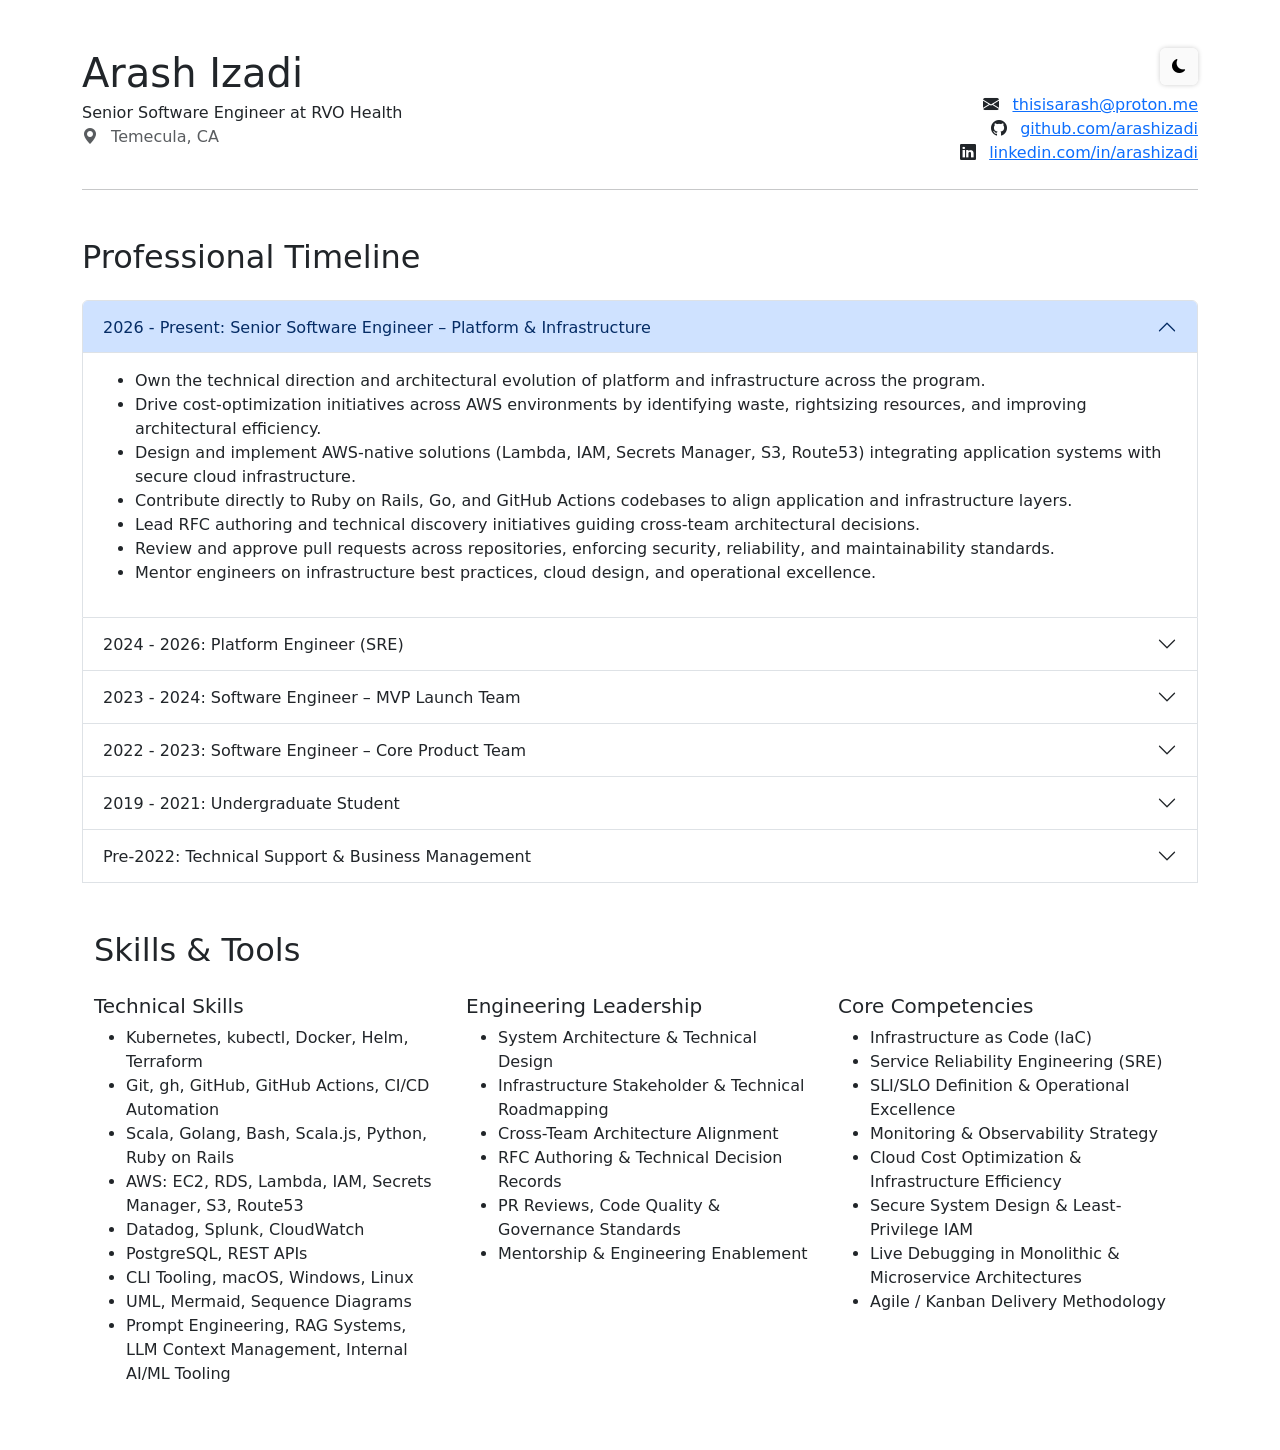
==== index.html @ f00ee103 "Refactor mode toggle button and layout" ====
<!DOCTYPE html>
<html lang="en">

<head>
  <meta charset="UTF-8" />
  <meta name="viewport" content="width=device-width, initial-scale=1" />
  <title>Resume Timeline</title>

  <link rel="stylesheet" href="https://cdn.jsdelivr.net/npm/bootstrap@5.3.8/dist/css/bootstrap.min.css" />
  <link rel="stylesheet" href="https://cdn.jsdelivr.net/npm/bootstrap-icons@1.13.1/font/bootstrap-icons.css">

  <style>
    body.dark-mode {
      background-color: #121212;
      color: #f1f1f1;
    }

    body.dark-mode .accordion-button {
      background-color: #1e1e1e;
      color: #f1f1f1;
    }

    body.dark-mode .accordion-body {
      background-color: #1c1c1c;
      color: #e0e0e0;
    }

    body.dark-mode a {
      color: #9dc9ff;
    }

    body.dark-mode .text-muted {
      color: #cfcfcf !important;
    }

    .mode-toggle {
      display: inline-flex;
      align-items: center;
      justify-content: center;
      padding: 0.5rem 0.75rem;
      border-radius: 0.375rem;
      background-color: rgba(250, 250, 250, 0.85);
      color: #000;
      border: none;
      box-shadow: 0 0 5px rgba(0, 0, 0, 0.2);
      transition: background-color 0.3s ease, color 0.3s ease;
    }

    body.dark-mode .mode-toggle {
      background-color: rgba(70, 70, 70, 0.9);
      color: #fff;
      box-shadow: 0 0 5px rgba(255, 255, 255, 0.2);
    }

    body.dark-mode .accordion-button:not(.collapsed) {
      background-color: #2a2a2a;
      color: #ffffff;
      box-shadow: none;
    }

    body.dark-mode .accordion-item {
      border: 1px solid #333;
    }

    body,
    .accordion-button,
    .accordion-body {
      transition: background-color 0.3s ease, color 0.3s ease;
    }

    /* Keyboard focus visibility */
    .mode-toggle:focus-visible,
    .accordion-button:focus-visible,
    a:focus-visible {
      outline: 3px solid currentColor;
      outline-offset: 3px;
    }

    /* Respect reduced motion preferences */
    @media (prefers-reduced-motion: reduce) {

      body,
      .accordion-button,
      .accordion-body,
      .mode-toggle {
        transition: none !important;
      }

      * {
        scroll-behavior: auto !important;
      }
    }
  </style>
</head>

<body>
  <!-- Personal Info Section -->
  <div class="container my-5">
    <div class="row align-items-center">
      <div class="col-md-6">
        <h1 class="mb-1">Arash Izadi</h1>
        <p class="mb-0">Senior Software Engineer at RVO Health</p>
        <p class="text-muted">
          <i class="bi bi-geo-alt-fill me-2" aria-hidden="true"></i>
          Temecula, CA
        </p>
      </div>

      <div class="col-md-6 text-md-end">
        <!-- Top-right action row: button sits ABOVE the contact list, aligned right -->
        <div class="d-flex justify-content-md-end justify-content-start mb-2">
          <button type="button" class="btn btn-sm btn-outline-secondary mode-toggle" onclick="toggleMode()"
            aria-label="Toggle dark mode" aria-pressed="false">
            <i class="bi bi-moon-fill" aria-hidden="true"></i>
          </button>
        </div>

        <ul class="list-unstyled mb-0">
          <li>
            <i class="bi bi-envelope-fill me-2" aria-hidden="true"></i>
            <a href="mailto:thisisarash@proton.me">thisisarash@proton.me</a>
          </li>

          <li>
            <i class="bi bi-github me-2" aria-hidden="true"></i>
            <a href="https://github.com/arashizadi" target="_blank" rel="noopener noreferrer">
              github.com/arashizadi <span class="visually-hidden">(opens in new tab)</span>
            </a>
          </li>

          <li>
            <i class="bi bi-linkedin me-2" aria-hidden="true"></i>
            <a href="https://linkedin.com/in/arashizadi" target="_blank" rel="noopener noreferrer">
              linkedin.com/in/arashizadi <span class="visually-hidden">(opens in new tab)</span>
            </a>
          </li>
        </ul>
      </div>
    </div>
    <hr class="my-4">
  </div>

  <!-- Professional Timeline Section -->
  <div class="container my-5">
    <h2 class="mb-4">Professional Timeline</h2>

    <div class="accordion" id="timelineAccordion">
      <!-- 2026 - Present Senior SWE -->
      <div class="accordion-item">
        <h3 class="accordion-header" id="headingSenior">
          <button class="accordion-button" type="button" data-bs-toggle="collapse" data-bs-target="#collapseSenior"
            aria-expanded="true" aria-controls="collapseSenior">
            2026 - Present: Senior Software Engineer – Platform & Infrastructure
          </button>
        </h3>
        <div id="collapseSenior" class="accordion-collapse collapse show" aria-labelledby="headingSenior"
          data-bs-parent="#timelineAccordion">
          <div class="accordion-body">
            <ul>
              <li>Own the technical direction and architectural evolution of platform and infrastructure across the program.</li>
              <li>Drive cost-optimization initiatives across AWS environments by identifying waste, rightsizing resources, and improving architectural efficiency.</li>
              <li>Design and implement AWS-native solutions (Lambda, IAM, Secrets Manager, S3, Route53) integrating application systems with secure cloud infrastructure.</li>
              <li>Contribute directly to Ruby on Rails, Go, and GitHub Actions codebases to align application and infrastructure layers.</li>
              <li>Lead RFC authoring and technical discovery initiatives guiding cross-team architectural decisions.</li>
              <li>Review and approve pull requests across repositories, enforcing security, reliability, and maintainability standards.</li>
              <li>Mentor engineers on infrastructure best practices, cloud design, and operational excellence.</li>
            </ul>
          </div>
        </div>
      </div>

      <!-- 2024 - 2026 Platform Engineer -->
      <div class="accordion-item">
        <h3 class="accordion-header" id="headingSRE">
          <button class="accordion-button collapsed" type="button" data-bs-toggle="collapse"
            data-bs-target="#collapseSRE" aria-expanded="false" aria-controls="collapseSRE">
            2024 - 2026: Platform Engineer (SRE)
          </button>
        </h3>
        <div id="collapseSRE" class="accordion-collapse collapse" aria-labelledby="headingSRE"
          data-bs-parent="#timelineAccordion">
          <div class="accordion-body">
            <ul>
              <li>Improved Kubernetes infrastructure reliability by identifying risks and implementing long-term mitigations.</li>
              <li>Served as infrastructure stakeholder, influenced story breakdown, estimation, and delivery standards across engineering teams.</li>
              <li>Modernized legacy applications through containerization and standardized Helm-based deployments.</li>
              <li>Streamlined CI/CD pipelines using GitHub Actions, ArgoCD, and custom Go tooling.</li>
              <li>Maintained AWS infrastructure using Terraform and Infrastructure as Code practices.</li>
              <li>Built observability systems integrating Datadog and CloudWatch for full-stack monitoring.</li>
              <li>Acted as GitHub administrator, improving repository governance and enforcing security guardrails.</li>
            </ul>
          </div>
        </div>
      </div>

      <!-- 2023 - 2024 SWE -->
      <div class="accordion-item">
        <h3 class="accordion-header" id="headingTwo">
          <button class="accordion-button collapsed" type="button" data-bs-toggle="collapse"
            data-bs-target="#collapseTwo" aria-expanded="false" aria-controls="collapseTwo">
            2023 - 2024: Software Engineer – MVP Launch Team
          </button>
        </h3>
        <div id="collapseTwo" class="accordion-collapse collapse" aria-labelledby="headingTwo"
          data-bs-parent="#timelineAccordion">
          <div class="accordion-body">
            <ul>
              <li>Led critical development of a new MVP initiative under NDA, meeting tight deadlines by architecting scalable components in Scala.</li>
              <li>Created system diagrams and technical flowcharts to align engineers and stakeholders around complex feature sets.</li>
              <li>Modernized legacy systems by refactoring core logic and bridging integrations with current platforms.</li>
              <li>Supported production readiness through regular code reviews, on-call participation, and timely hotfix delivery.</li>
              <li>Maintained high code quality by enforcing documentation, automated tests, and peer-reviewed contributions.</li>
            </ul>
          </div>
        </div>
      </div>

      <!-- 2022 - 2023 SWE -->
      <div class="accordion-item">
        <h3 class="accordion-header" id="headingThree">
          <button class="accordion-button collapsed" type="button" data-bs-toggle="collapse"
            data-bs-target="#collapseThree" aria-expanded="false" aria-controls="collapseThree">
            2022 - 2023: Software Engineer – Core Product Team
          </button>
        </h3>
        <div id="collapseThree" class="accordion-collapse collapse" aria-labelledby="headingThree"
          data-bs-parent="#timelineAccordion">
          <div class="accordion-body">
            <ul>
              <li>Built secure, compliant microservices in Scala to support healthcare workflows in a regulated environment.</li>
              <li>Developed and maintained RESTful APIs integrated with PostgreSQL for data consistency and reliability.</li>
              <li>Used Splunk and Datadog to diagnose issues, optimize services, and ensure operational transparency.</li>
              <li>Worked on a 24/7 live production system supporting state government clients, ensuring high availability and compliance through monitoring, on-call support, and incident response.</li>
              <li>Improved software maintainability by writing robust unit tests and documenting legacy behavior for continuity.</li>
            </ul>
          </div>
        </div>
      </div>

      <!-- 2019 - 2021 Undergraduate Student -->
      <div class="accordion-item">
        <h3 class="accordion-header" id="headingFour">
          <button class="accordion-button collapsed" type="button" data-bs-toggle="collapse"
            data-bs-target="#collapseFour" aria-expanded="false" aria-controls="collapseFour">
            2019 - 2021: Undergraduate Student
          </button>
        </h3>
        <div id="collapseFour" class="accordion-collapse collapse" aria-labelledby="headingFour"
          data-bs-parent="#timelineAccordion">
          <div class="accordion-body">
            <ul>
              <li>Developed interactive game prototypes using Unity and C# to explore real-time user feedback and game mechanics.</li>
              <li>Built experimental HCI projects using Arduino, P5.js, and Processing to combine physical interfaces with digital interaction.</li>
              <li>Explored creative coding and media art by integrating MAX/MSP with sound, visuals, and user input.</li>
            </ul>
          </div>
        </div>
      </div>

      <!-- Pre-2022 -->
      <div class="accordion-item">
        <h3 class="accordion-header" id="headingFive">
          <button class="accordion-button collapsed" type="button" data-bs-toggle="collapse"
            data-bs-target="#collapseFive" aria-expanded="false" aria-controls="collapseFive">
            Pre-2022: Technical Support & Business Management
          </button>
        </h3>
        <div id="collapseFive" class="accordion-collapse collapse" aria-labelledby="headingFive"
          data-bs-parent="#timelineAccordion">
          <div class="accordion-body">
            <ul>
              <li>Provided desktop support and A/V troubleshooting in educational settings, including setup, diagnostics, and user support.</li>
              <li>Launched and managed 10+ business initiatives by conducting research, hiring staff, and scaling user growth across global markets.</li>
              <li>Brought 10+ years of customer service experience across industries, with strong problem-solving skills.</li>
            </ul>
          </div>
        </div>
      </div>

      <!-- Skills Section -->
      <div class="container my-5">
        <h2 class="mb-4">Skills & Tools</h2>
        <div class="row">

          <div class="col-md-4">
            <h3 class="h5">Technical Skills</h3>
            <ul>
              <li>Kubernetes, kubectl, Docker, Helm, Terraform</li>
              <li>Git, gh, GitHub, GitHub Actions, CI/CD Automation</li>
              <li>Scala, Golang, Bash, Scala.js, Python, Ruby on Rails</li>
              <li>AWS: EC2, RDS, Lambda, IAM, Secrets Manager, S3, Route53</li>
              <li>Datadog, Splunk, CloudWatch</li>
              <li>PostgreSQL, REST APIs</li>
              <li>CLI Tooling, macOS, Windows, Linux</li>
              <li>UML, Mermaid, Sequence Diagrams</li>
              <li>Prompt Engineering, RAG Systems, LLM Context Management, Internal AI/ML Tooling</li>
            </ul>
          </div>

          <div class="col-md-4">
            <h3 class="h5">Engineering Leadership</h3>
            <ul>
              <li>System Architecture & Technical Design</li>
              <li>Infrastructure Stakeholder & Technical Roadmapping</li>
              <li>Cross-Team Architecture Alignment</li>
              <li>RFC Authoring & Technical Decision Records</li>
              <li>PR Reviews, Code Quality & Governance Standards</li>
              <li>Mentorship & Engineering Enablement</li>
            </ul>
          </div>

          <div class="col-md-4">
            <h3 class="h5">Core Competencies</h3>
            <ul>
              <li>Infrastructure as Code (IaC)</li>
              <li>Service Reliability Engineering (SRE)</li>
              <li>SLI/SLO Definition & Operational Excellence</li>
              <li>Monitoring & Observability Strategy</li>
              <li>Cloud Cost Optimization & Infrastructure Efficiency</li>
              <li>Secure System Design & Least-Privilege IAM</li>
              <li>Live Debugging in Monolithic & Microservice Architectures</li>
              <li>Agile / Kanban Delivery Methodology</li>
            </ul>
          </div>

        </div>
      </div>

    </div>
  </div>

  <script src="https://cdn.jsdelivr.net/npm/bootstrap@5.3.8/dist/js/bootstrap.bundle.min.js"></script>
  <script>
    (function () { // Apply theme on load
      const saved = localStorage.getItem('theme');
      const prefersDark = window.matchMedia('(prefers-color-scheme: dark)').matches;

      const shouldBeDark = (saved === 'dark') || (!saved && prefersDark);
      if (shouldBeDark) {
        document.body.classList.add('dark-mode');
      }

      updateIcon(shouldBeDark);
      const btn = document.querySelector('.mode-toggle');
      if (btn) btn.setAttribute('aria-pressed', String(shouldBeDark));
    })();

    function toggleMode() {
      const isDark = document.body.classList.toggle('dark-mode');
      localStorage.setItem('theme', isDark ? 'dark' : 'light');
      updateIcon(isDark);

      const btn = document.querySelector('.mode-toggle');
      if (btn) btn.setAttribute('aria-pressed', String(isDark));
    }

    function updateIcon(isDark) {
      const icon = document.querySelector('.mode-toggle i');
      if (!icon) return;
      icon.classList.toggle('bi-moon-fill', !isDark);
      icon.classList.toggle('bi-sun-fill', isDark);
    }
  </script>

</body>

</html>
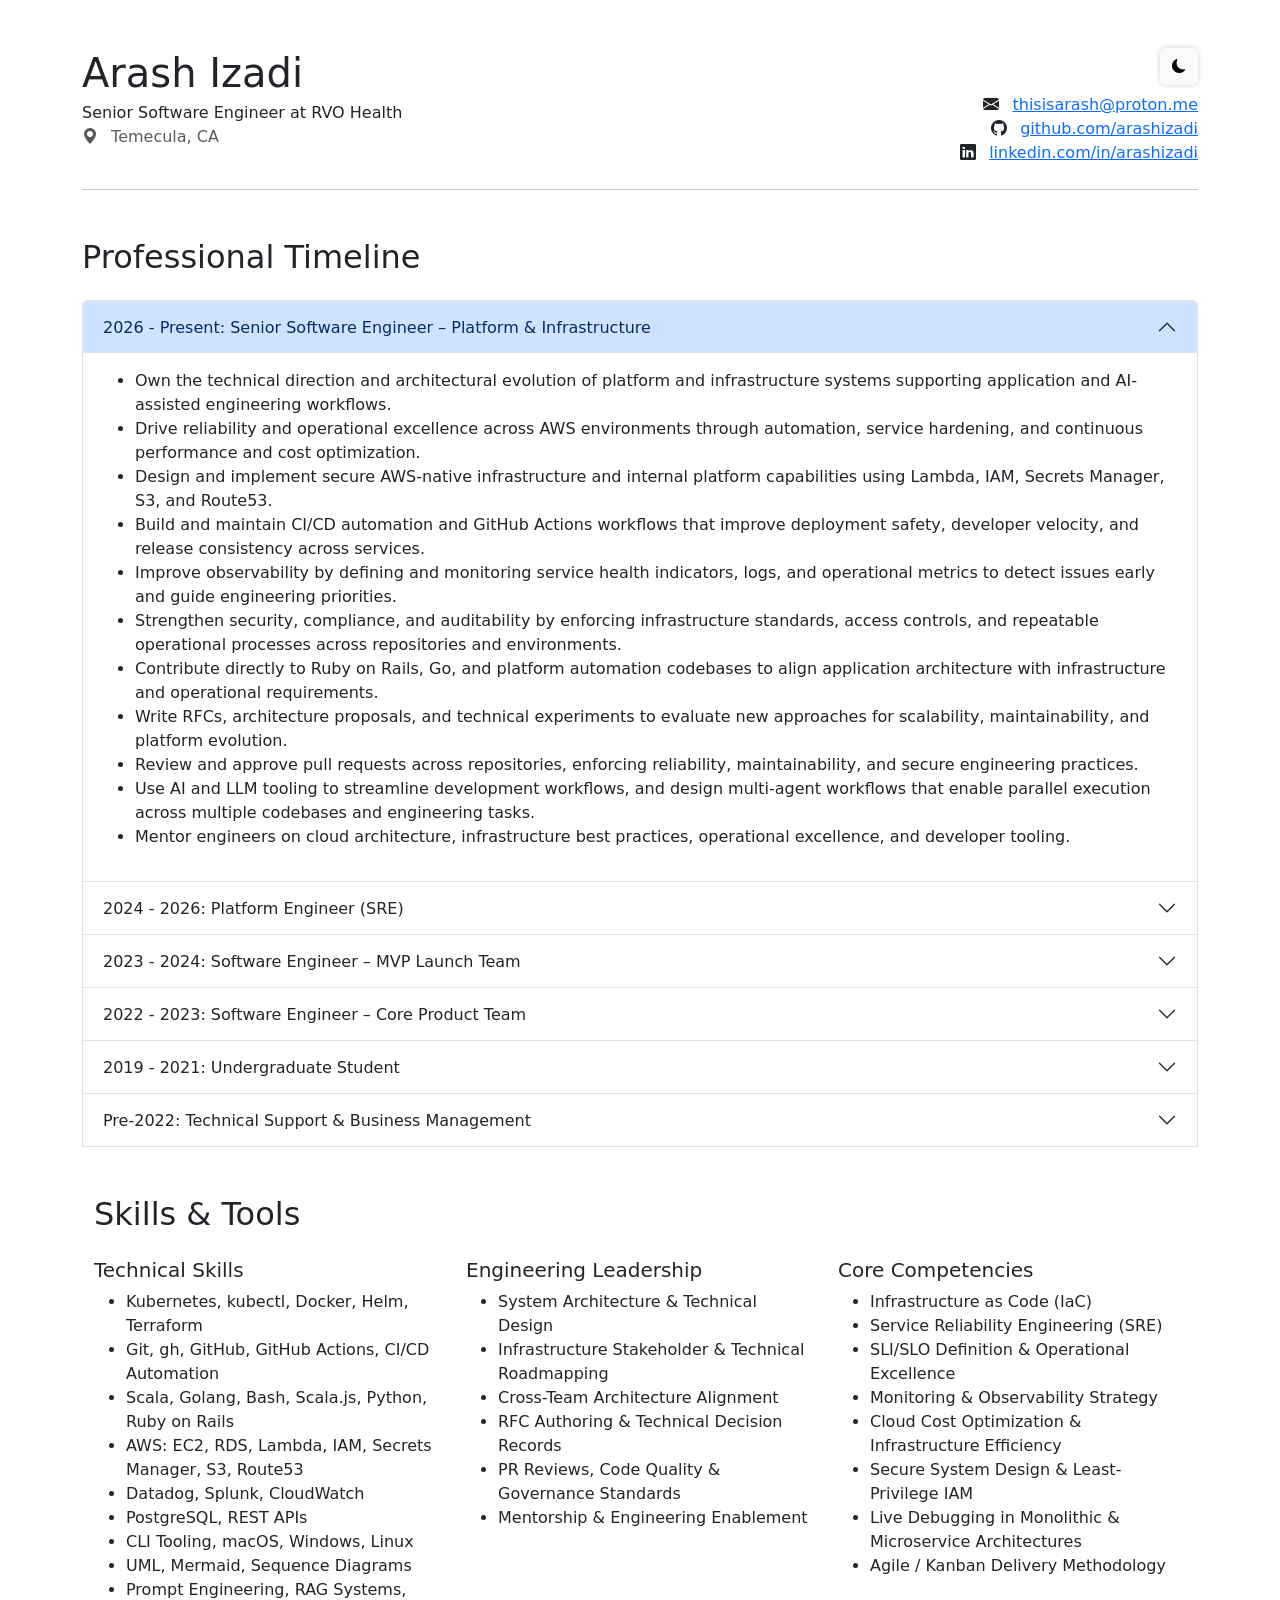
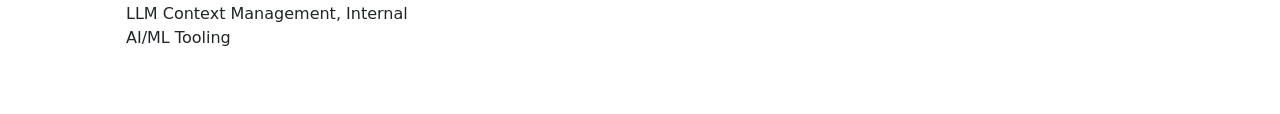
==== commit 9e5af24a: "Update resume" ====
--- a/index.html
+++ b/index.html
@@ -157,13 +157,17 @@
           data-bs-parent="#timelineAccordion">
           <div class="accordion-body">
             <ul>
-              <li>Own the technical direction and architectural evolution of platform and infrastructure across the program.</li>
-              <li>Drive cost-optimization initiatives across AWS environments by identifying waste, rightsizing resources, and improving architectural efficiency.</li>
-              <li>Design and implement AWS-native solutions (Lambda, IAM, Secrets Manager, S3, Route53) integrating application systems with secure cloud infrastructure.</li>
-              <li>Contribute directly to Ruby on Rails, Go, and GitHub Actions codebases to align application and infrastructure layers.</li>
-              <li>Lead RFC authoring and technical discovery initiatives guiding cross-team architectural decisions.</li>
-              <li>Review and approve pull requests across repositories, enforcing security, reliability, and maintainability standards.</li>
-              <li>Mentor engineers on infrastructure best practices, cloud design, and operational excellence.</li>
+              <li>Own the technical direction and architectural evolution of platform and infrastructure systems supporting application and AI-assisted engineering workflows.</li>
+              <li>Drive reliability and operational excellence across AWS environments through automation, service hardening, and continuous performance and cost optimization.</li>
+              <li>Design and implement secure AWS-native infrastructure and internal platform capabilities using Lambda, IAM, Secrets Manager, S3, and Route53.</li>
+              <li>Build and maintain CI/CD automation and GitHub Actions workflows that improve deployment safety, developer velocity, and release consistency across services.</li>
+              <li>Improve observability by defining and monitoring service health indicators, logs, and operational metrics to detect issues early and guide engineering priorities.</li>
+              <li>Strengthen security, compliance, and auditability by enforcing infrastructure standards, access controls, and repeatable operational processes across repositories and environments.</li>
+              <li>Contribute directly to Ruby on Rails, Go, and platform automation codebases to align application architecture with infrastructure and operational requirements.</li>
+              <li>Write RFCs, architecture proposals, and technical experiments to evaluate new approaches for scalability, maintainability, and platform evolution.</li>
+              <li>Review and approve pull requests across repositories, enforcing reliability, maintainability, and secure engineering practices.</li>
+              <li>Use AI and LLM tooling to streamline development workflows, and design multi-agent workflows that enable parallel execution across multiple codebases and engineering tasks.</li>
+              <li>Mentor engineers on cloud architecture, infrastructure best practices, operational excellence, and developer tooling.</li>
             </ul>
           </div>
         </div>
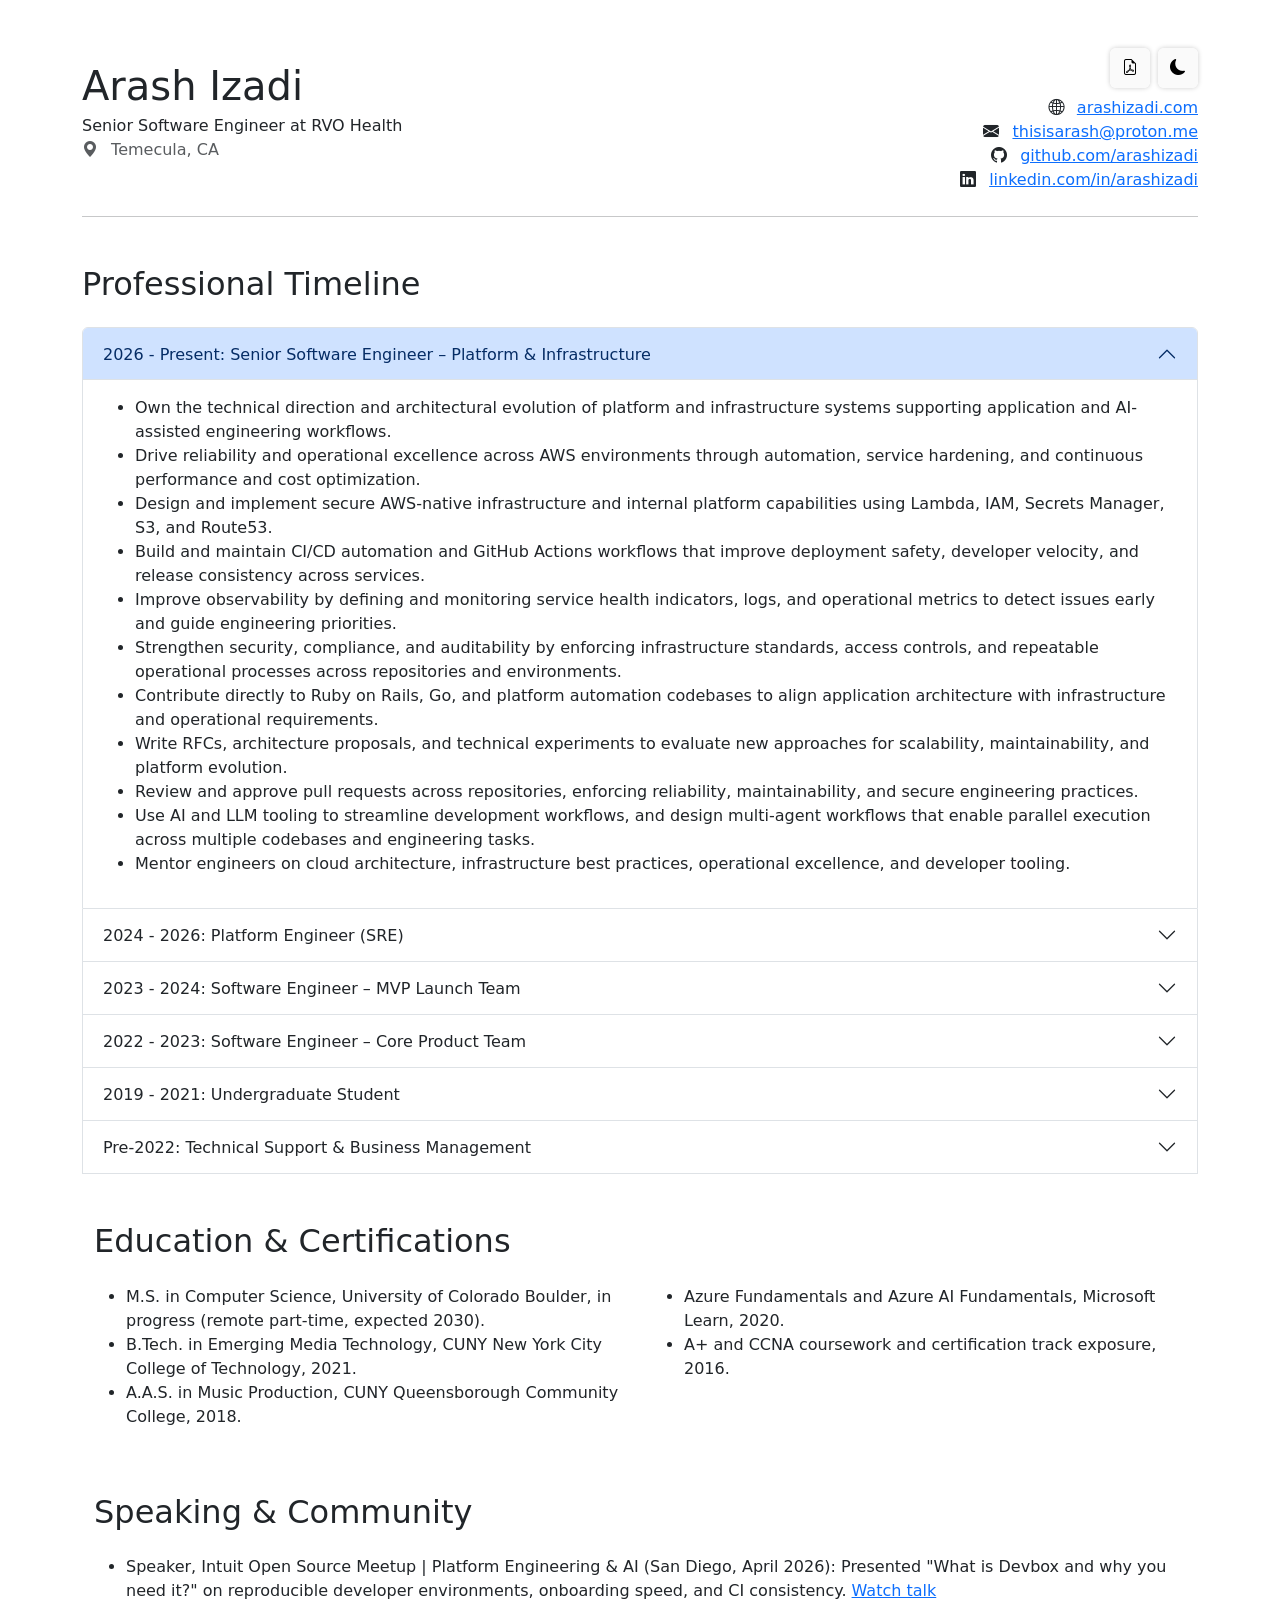
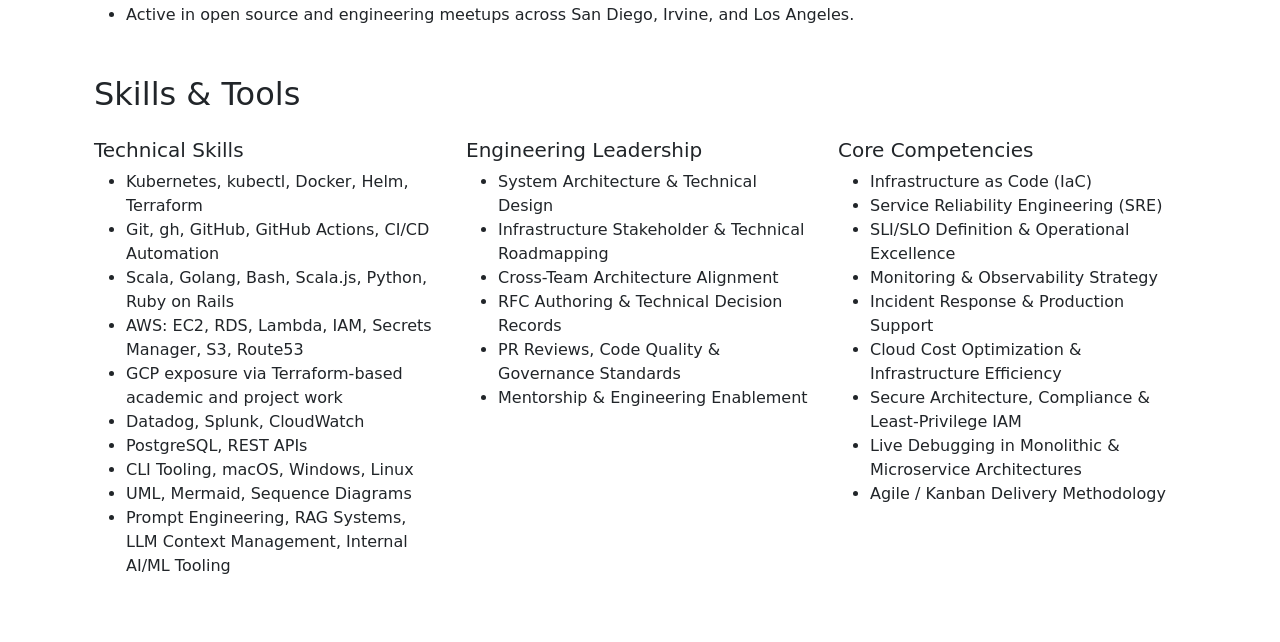
==== commit eeb51094: "added Download PDF resume button, added Community section" ====
--- a/index.html
+++ b/index.html
@@ -33,11 +33,13 @@
       color: #cfcfcf !important;
     }
 
-    .mode-toggle {
+    .header-icon-button {
       display: inline-flex;
       align-items: center;
       justify-content: center;
-      padding: 0.5rem 0.75rem;
+      width: 2.5rem;
+      height: 2.5rem;
+      padding: 0;
       border-radius: 0.375rem;
       background-color: rgba(250, 250, 250, 0.85);
       color: #000;
@@ -46,7 +48,11 @@
       transition: background-color 0.3s ease, color 0.3s ease;
     }
 
-    body.dark-mode .mode-toggle {
+    .header-icon-button i {
+      font-size: 1rem;
+    }
+
+    body.dark-mode .header-icon-button {
       background-color: rgba(70, 70, 70, 0.9);
       color: #fff;
       box-shadow: 0 0 5px rgba(255, 255, 255, 0.2);
@@ -58,6 +64,29 @@
       box-shadow: none;
     }
 
+    .header-actions {
+      display: flex;
+      gap: 0.5rem;
+      align-items: center;
+      justify-content: flex-start;
+      flex-wrap: wrap;
+    }
+
+    @media (min-width: 768px) {
+      .header-actions {
+        justify-content: flex-end;
+      }
+    }
+
+    .pdf-print-frame {
+      position: fixed;
+      width: 0;
+      height: 0;
+      border: 0;
+      visibility: hidden;
+      pointer-events: none;
+    }
+
     body.dark-mode .accordion-item {
       border: 1px solid #333;
     }
@@ -69,7 +98,7 @@
     }
 
     /* Keyboard focus visibility */
-    .mode-toggle:focus-visible,
+    .header-icon-button:focus-visible,
     .accordion-button:focus-visible,
     a:focus-visible {
       outline: 3px solid currentColor;
@@ -82,7 +111,7 @@
       body,
       .accordion-button,
       .accordion-body,
-      .mode-toggle {
+      .header-icon-button {
         transition: none !important;
       }
 
@@ -108,14 +137,27 @@
 
       <div class="col-md-6 text-md-end">
         <!-- Top-right action row: button sits ABOVE the contact list, aligned right -->
-        <div class="d-flex justify-content-md-end justify-content-start mb-2">
-          <button type="button" class="btn btn-sm btn-outline-secondary mode-toggle" onclick="toggleMode()"
-            aria-label="Toggle dark mode" aria-pressed="false">
+        <div class="header-actions mb-2">
+          <button type="button" class="btn btn-sm header-icon-button" onclick="downloadResumePdf()"
+            aria-label="Download one-page PDF resume" title="Download one-page PDF resume">
+            <i class="bi bi-file-earmark-pdf" aria-hidden="true"></i>
+            <span class="visually-hidden">Download one-page PDF resume</span>
+          </button>
+          <button type="button" class="btn btn-sm header-icon-button" onclick="toggleMode()" data-theme-toggle
+            aria-label="Toggle dark mode" title="Toggle dark mode" aria-pressed="false">
             <i class="bi bi-moon-fill" aria-hidden="true"></i>
+            <span class="visually-hidden">Toggle dark mode</span>
           </button>
         </div>
 
         <ul class="list-unstyled mb-0">
+          <li>
+            <i class="bi bi-globe2 me-2" aria-hidden="true"></i>
+            <a href="https://arashizadi.com" target="_blank" rel="noopener noreferrer">
+              arashizadi.com <span class="visually-hidden">(opens in new tab)</span>
+            </a>
+          </li>
+
           <li>
             <i class="bi bi-envelope-fill me-2" aria-hidden="true"></i>
             <a href="mailto:thisisarash@proton.me">thisisarash@proton.me</a>
@@ -281,6 +323,41 @@
         </div>
       </div>
 
+      <div class="container my-5">
+        <h2 class="mb-4">Education & Certifications</h2>
+        <div class="row">
+          <div class="col-md-6">
+            <ul>
+              <li>M.S. in Computer Science, University of Colorado Boulder, in progress (remote part-time, expected 2030).</li>
+              <li>B.Tech. in Emerging Media Technology, CUNY New York City College of Technology, 2021.</li>
+              <li>A.A.S. in Music Production, CUNY Queensborough Community College, 2018.</li>
+            </ul>
+          </div>
+
+          <div class="col-md-6">
+            <ul>
+              <li>Azure Fundamentals and Azure AI Fundamentals, Microsoft Learn, 2020.</li>
+              <li>A+ and CCNA coursework and certification track exposure, 2016.</li>
+            </ul>
+          </div>
+        </div>
+      </div>
+
+      <div class="container my-5">
+        <h2 class="mb-4">Speaking & Community</h2>
+        <ul>
+          <li>
+            Speaker, Intuit Open Source Meetup | Platform Engineering & AI (San Diego, April 2026):
+            Presented "What is Devbox and why you need it?" on reproducible developer environments, onboarding speed,
+            and CI consistency.
+            <a href="https://vimeo.com/1187943347?fl=pl&fe=sh#t=35m40s" target="_blank" rel="noopener noreferrer">
+              Watch talk <span class="visually-hidden">(opens in new tab)</span>
+            </a>
+          </li>
+          <li>Active in open source and engineering meetups across San Diego, Irvine, and Los Angeles.</li>
+        </ul>
+      </div>
+
       <!-- Skills Section -->
       <div class="container my-5">
         <h2 class="mb-4">Skills & Tools</h2>
@@ -293,6 +370,7 @@
               <li>Git, gh, GitHub, GitHub Actions, CI/CD Automation</li>
               <li>Scala, Golang, Bash, Scala.js, Python, Ruby on Rails</li>
               <li>AWS: EC2, RDS, Lambda, IAM, Secrets Manager, S3, Route53</li>
+              <li>GCP exposure via Terraform-based academic and project work</li>
               <li>Datadog, Splunk, CloudWatch</li>
               <li>PostgreSQL, REST APIs</li>
               <li>CLI Tooling, macOS, Windows, Linux</li>
@@ -320,8 +398,9 @@
               <li>Service Reliability Engineering (SRE)</li>
               <li>SLI/SLO Definition & Operational Excellence</li>
               <li>Monitoring & Observability Strategy</li>
+              <li>Incident Response & Production Support</li>
               <li>Cloud Cost Optimization & Infrastructure Efficiency</li>
-              <li>Secure System Design & Least-Privilege IAM</li>
+              <li>Secure Architecture, Compliance & Least-Privilege IAM</li>
               <li>Live Debugging in Monolithic & Microservice Architectures</li>
               <li>Agile / Kanban Delivery Methodology</li>
             </ul>
@@ -345,7 +424,7 @@
       }
 
       updateIcon(shouldBeDark);
-      const btn = document.querySelector('.mode-toggle');
+      const btn = document.querySelector('[data-theme-toggle]');
       if (btn) btn.setAttribute('aria-pressed', String(shouldBeDark));
     })();
 
@@ -354,16 +433,363 @@
       localStorage.setItem('theme', isDark ? 'dark' : 'light');
       updateIcon(isDark);
 
-      const btn = document.querySelector('.mode-toggle');
+      const btn = document.querySelector('[data-theme-toggle]');
       if (btn) btn.setAttribute('aria-pressed', String(isDark));
     }
 
     function updateIcon(isDark) {
-      const icon = document.querySelector('.mode-toggle i');
+      const icon = document.querySelector('[data-theme-toggle] i');
       if (!icon) return;
       icon.classList.toggle('bi-moon-fill', !isDark);
       icon.classList.toggle('bi-sun-fill', isDark);
     }
+
+    function downloadResumePdf() {
+      const context = extractResumeContext();
+      const existingFrame = document.getElementById('pdf-print-frame');
+      if (existingFrame) existingFrame.remove();
+
+      const frame = document.createElement('iframe');
+      frame.id = 'pdf-print-frame';
+      frame.className = 'pdf-print-frame';
+      frame.setAttribute('title', 'Printable resume');
+      document.body.appendChild(frame);
+
+      frame.onload = function () {
+        const printWindow = frame.contentWindow;
+        if (!printWindow) return;
+
+        printWindow.focus();
+        printWindow.print();
+      };
+
+      frame.srcdoc = buildPdfDocument(context);
+    }
+
+    function extractResumeContext() {
+      const timelineItems = Array.from(document.querySelectorAll('#timelineAccordion > .accordion-item'));
+      const experiences = timelineItems.map((item) => {
+        const title = item.querySelector('.accordion-button')?.textContent.trim() || '';
+        const bullets = Array.from(item.querySelectorAll('.accordion-body li'))
+          .map((li) => li.textContent.trim())
+          .filter(Boolean);
+
+        return { title, bullets };
+      }).filter((entry) => entry.title && entry.bullets.length);
+
+      const skills = Array.from(document.querySelectorAll('.container.my-5 .row .col-md-4 li'))
+        .map((li) => li.textContent.trim())
+        .filter(Boolean);
+
+      const emailLink = document.querySelector('a[href^="mailto:"]');
+      const websiteLink = Array.from(document.querySelectorAll('a'))
+        .find((link) => link.href.includes('arashizadi.com'));
+      const githubLink = Array.from(document.querySelectorAll('a'))
+        .find((link) => link.href.includes('github.com'));
+      const linkedinLink = Array.from(document.querySelectorAll('a'))
+        .find((link) => link.href.includes('linkedin.com'));
+      const education = Array.from(document.querySelectorAll('h2'))
+        .find((heading) => heading.textContent.includes('Education & Certifications'))
+        ?.parentElement.querySelectorAll('li');
+      const speaking = Array.from(document.querySelectorAll('h2'))
+        .find((heading) => heading.textContent.includes('Speaking & Community'))
+        ?.parentElement.querySelectorAll('li');
+
+      return {
+        name: document.querySelector('h1')?.textContent.trim() || 'Arash Izadi',
+        title: document.querySelector('.col-md-6 p.mb-0')?.textContent.trim() || 'Senior Software Engineer',
+        location: document.querySelector('.text-muted')?.textContent.trim() || '',
+        email: emailLink?.textContent.trim() || '',
+        emailHref: emailLink?.href || '',
+        website: websiteLink?.textContent.replace('(opens in new tab)', '').trim() || '',
+        websiteHref: websiteLink?.href || '',
+        github: githubLink?.textContent.replace('(opens in new tab)', '').trim() || '',
+        githubHref: githubLink?.href || '',
+        linkedin: linkedinLink?.textContent.replace('(opens in new tab)', '').trim() || '',
+        linkedinHref: linkedinLink?.href || '',
+        summary: buildSummary(experiences, skills),
+        experiences: condenseExperiences(experiences),
+        skills: condenseSkills(skills),
+        education: Array.from(education || []).map((li) => li.textContent.trim()).filter(Boolean).slice(0, 5),
+        speaking: Array.from(speaking || [])
+          .map((li) => li.textContent.replace(/Watch talk\s*\(opens in new tab\)\s*$/i, '').trim())
+          .filter(Boolean)
+          .slice(0, 2)
+      };
+    }
+
+    function buildSummary(experiences, skills) {
+      const latestRole = experiences[0]?.title || 'Senior Software Engineer';
+      const aiSignal = skills.find((skill) => /LLM|AI|Prompt Engineering/i.test(skill));
+      const platformSignal = skills.find((skill) => /Kubernetes|Terraform|AWS|SRE/i.test(skill));
+
+      return [
+        latestRole.replace(/^\d{4}\s*-\s*(Present|\d{4}):\s*/i, ''),
+        'focused on platform infrastructure, reliability engineering, CI/CD automation, observability, and secure developer workflows',
+        aiSignal ? 'with practical experience applying AI and multi-agent systems to streamline engineering execution' : '',
+        platformSignal ? 'across cloud-native and production systems' : ''
+      ].filter(Boolean).join(' ');
+    }
+
+    function condenseExperiences(experiences) {
+      const maxRoles = 4;
+      const bulletBudgetByRole = [4, 3, 2, 2];
+
+      return experiences.slice(0, maxRoles).map((experience, index) => ({
+        title: experience.title,
+        bullets: experience.bullets.slice(0, bulletBudgetByRole[index] || 2)
+      }));
+    }
+
+    function condenseSkills(skills) {
+      const preferredSkills = [
+        /Distributed Systems/i,
+        /SRE|Reliability/i,
+        /Kubernetes/i,
+        /Terraform/i,
+        /GitHub Actions|CI\/CD/i,
+        /AWS/i,
+        /Datadog|Splunk|CloudWatch|Observability/i,
+        /Go|Golang|Ruby on Rails|Python|Scala/i,
+        /Security|IAM|Compliance/i,
+        /LLM|AI|RAG|Prompt Engineering/i
+      ];
+
+      const selected = [];
+
+      preferredSkills.forEach((pattern) => {
+        const match = skills.find((skill) => pattern.test(skill) && !selected.includes(skill));
+        if (match) selected.push(match);
+      });
+
+      skills.forEach((skill) => {
+        if (selected.length >= 8) return;
+        if (!selected.includes(skill)) selected.push(skill);
+      });
+
+      return selected.slice(0, 8);
+    }
+
+    function buildPdfDocument(context) {
+      const experienceMarkup = context.experiences.map((experience) => `
+        <section class="experience-item">
+          <h3>${escapeHtml(experience.title)}</h3>
+          <ul>
+            ${experience.bullets.map((bullet) => `<li>${escapeHtml(bullet)}</li>`).join('')}
+          </ul>
+        </section>
+      `).join('');
+
+      const skillMarkup = context.skills.map((skill) => `<li>${escapeHtml(skill)}</li>`).join('');
+      const educationMarkup = context.education.map((item) => `<li>${escapeHtml(item)}</li>`).join('');
+      const speakingMarkup = context.speaking.map((item) => `<li>${escapeHtml(item)}</li>`).join('');
+      const contactMarkup = [
+        buildPdfTextItem('geo-alt-fill', context.location),
+        buildPdfLink('envelope-fill', context.emailHref, context.email),
+        buildPdfLink('globe2', context.websiteHref, context.website),
+        buildPdfLink('github', context.githubHref, context.github),
+        buildPdfLink('linkedin', context.linkedinHref, context.linkedin)
+      ].filter(Boolean).join('');
+
+      return `<!DOCTYPE html>
+<html lang="en">
+<head>
+  <meta charset="UTF-8" />
+  <meta name="viewport" content="width=device-width, initial-scale=1" />
+  <title>${escapeHtml(context.name)} Resume</title>
+  <style>
+    @page {
+      size: letter;
+      margin: 0.45in;
+    }
+
+    * {
+      box-sizing: border-box;
+    }
+
+    body {
+      margin: 0;
+      font-family: "Segoe UI", Arial, sans-serif;
+      color: #18212b;
+      background: #ffffff;
+      line-height: 1.32;
+      font-size: 12px;
+    }
+
+    .resume-sheet {
+      max-width: 8.5in;
+      margin: 0 auto;
+    }
+
+    .header {
+      border-bottom: 2px solid #18212b;
+      padding-bottom: 10px;
+      margin-bottom: 12px;
+    }
+
+    .header h1 {
+      margin: 0 0 4px;
+      font-size: 26px;
+      line-height: 1.05;
+    }
+
+    .header .title {
+      margin: 0 0 6px;
+      font-size: 14px;
+      font-weight: 700;
+    }
+
+    .header .meta {
+      font-size: 11px;
+      color: #405261;
+      display: flex;
+      flex-wrap: wrap;
+      gap: 6px 12px;
+    }
+
+    .header .meta a,
+    .header .meta a:visited {
+      color: inherit;
+      text-decoration: underline;
+    }
+
+    .contact-item {
+      display: inline-flex;
+      align-items: center;
+      gap: 4px;
+    }
+
+    .contact-icon {
+      display: inline-flex;
+      align-items: center;
+      justify-content: center;
+      width: 12px;
+      height: 12px;
+      line-height: 1;
+      flex: 0 0 12px;
+    }
+
+    .contact-icon svg {
+      width: 12px;
+      height: 12px;
+      fill: currentColor;
+    }
+
+    .section {
+      margin-bottom: 12px;
+    }
+
+    .section h2 {
+      margin: 0 0 6px;
+      font-size: 12px;
+      text-transform: uppercase;
+      letter-spacing: 0.08em;
+      color: #405261;
+    }
+
+    .summary {
+      margin: 0;
+    }
+
+    .experience-item {
+      margin-bottom: 8px;
+      break-inside: avoid;
+    }
+
+    .experience-item h3 {
+      margin: 0 0 3px;
+      font-size: 12px;
+    }
+
+    ul {
+      margin: 0;
+      padding-left: 16px;
+    }
+
+    li + li {
+      margin-top: 2px;
+    }
+
+    .skills-list {
+      columns: 2;
+      column-gap: 20px;
+    }
+
+  </style>
+</head>
+<body>
+  <main class="resume-sheet">
+    <header class="header">
+      <h1>${escapeHtml(context.name)}</h1>
+      <p class="title">${escapeHtml(context.title)}</p>
+      <div class="meta">${contactMarkup}</div>
+    </header>
+
+    <section class="section">
+      <h2>Summary</h2>
+      <p class="summary">${escapeHtml(context.summary)}</p>
+    </section>
+
+    <section class="section">
+      <h2>Selected Experience</h2>
+      ${experienceMarkup}
+    </section>
+
+    <section class="section">
+      <h2>Core Skills</h2>
+      <ul class="skills-list">
+        ${skillMarkup}
+      </ul>
+    </section>
+
+    <section class="section">
+      <h2>Education</h2>
+      <ul>
+        ${educationMarkup}
+      </ul>
+    </section>
+
+    <section class="section">
+      <h2>Speaking & Community</h2>
+      <ul>
+        ${speakingMarkup}
+      </ul>
+    </section>
+  </main>
+</body>
+</html>`;
+    }
+
+    function escapeHtml(value) {
+      return String(value)
+        .replace(/&/g, '&amp;')
+        .replace(/</g, '&lt;')
+        .replace(/>/g, '&gt;')
+        .replace(/"/g, '&quot;')
+        .replace(/'/g, '&#39;');
+    }
+
+    function buildPdfLink(icon, href, label) {
+      if (!href || !label) return '';
+      return '<span class="contact-item"><span class="contact-icon">' + getBootstrapIconSvg(icon) + '</span><a href="' + escapeHtml(href) + '">' + escapeHtml(label) + '</a></span>';
+    }
+
+    function buildPdfTextItem(icon, label) {
+      if (!label) return '';
+      return '<span class="contact-item"><span class="contact-icon">' + getBootstrapIconSvg(icon) + '</span><span>' + escapeHtml(label) + '</span></span>';
+    }
+
+    function getBootstrapIconSvg(name) {
+      const icons = {
+        'geo-alt-fill': '<svg xmlns="http://www.w3.org/2000/svg" viewBox="0 0 16 16" aria-hidden="true"><path d="M8 16s6-5.686 6-10A6 6 0 1 0 2 6c0 4.314 6 10 6 10zm0-7.5A2.5 2.5 0 1 1 8 3a2.5 2.5 0 0 1 0 5.5z"/></svg>',
+        'envelope-fill': '<svg xmlns="http://www.w3.org/2000/svg" viewBox="0 0 16 16" aria-hidden="true"><path d="M.05 3.555A2 2 0 0 1 2 2h12a2 2 0 0 1 1.95 1.555L8 8.414.05 3.555z"/><path d="M0 4.697v7.104l5.803-3.558L0 4.697zM6.761 8.83l-6.57 4.027A2 2 0 0 0 2 14h12a2 2 0 0 0 1.808-1.143L9.239 8.83 8 9.586 6.761 8.83zM16 4.697l-5.803 3.546L16 11.801V4.697z"/></svg>',
+        'globe2': '<svg xmlns="http://www.w3.org/2000/svg" viewBox="0 0 16 16" aria-hidden="true"><path d="M0 8a8 8 0 1 1 16 0A8 8 0 0 1 0 8zm8.5 6.938c1.78-.69 3.138-2.34 3.635-4.438H9.5v4.438zm-1 0V10.5H3.865c.497 2.098 1.856 3.748 3.635 4.438zM2.828 9.5H7.5V6.5H2.828A7.03 7.03 0 0 0 2 8c0 .516.055 1.02.158 1.5.211 0 .426 0 .67 0zm5.672 0h4.672c.103-.48.158-.984.158-1.5 0-.516-.055-1.02-.158-1.5H8.5v3zm3.635-4c-.497-2.098-1.856-3.748-3.635-4.438V5.5h3.635zm-4.635 0V1.062C5.721 1.752 4.362 3.402 3.865 5.5H7.5z"/></svg>',
+        'github': '<svg xmlns="http://www.w3.org/2000/svg" viewBox="0 0 16 16" aria-hidden="true"><path d="M8 0C3.58 0 0 3.58 0 8a8 8 0 0 0 5.47 7.59c.4.07.55-.17.55-.38 0-.19-.01-.82-.01-1.49-2.01.37-2.53-.49-2.69-.94-.09-.23-.48-.94-.82-1.13-.28-.15-.68-.52-.01-.53.63-.01 1.08.58 1.23.82.72 1.21 1.87.87 2.33.66.07-.52.28-.87.5-1.07-1.78-.2-3.64-.89-3.64-3.95 0-.87.31-1.59.82-2.15-.08-.2-.36-1.02.08-2.12 0 0 .67-.21 2.2.82a7.65 7.65 0 0 1 4 0c1.53-1.04 2.2-.82 2.2-.82.44 1.1.16 1.92.08 2.12.51.56.82 1.27.82 2.15 0 3.07-1.87 3.75-3.65 3.95.29.25.54.73.54 1.48 0 1.07-.01 1.93-.01 2.2 0 .21.15.46.55.38A8.01 8.01 0 0 0 16 8c0-4.42-3.58-8-8-8z"/></svg>',
+        'linkedin': '<svg xmlns="http://www.w3.org/2000/svg" viewBox="0 0 16 16" aria-hidden="true"><path d="M0 1.146C0 .513.526 0 1.175 0h13.65C15.474 0 16 .513 16 1.146v13.708C16 15.487 15.474 16 14.825 16H1.175C.526 16 0 15.487 0 14.854V1.146zM4.943 13.5V6.169H2.542V13.5h2.401zm-1.2-8.333c.837 0 1.358-.554 1.358-1.248-.015-.71-.521-1.248-1.342-1.248C2.938 2.67 2.4 3.21 2.4 3.92c0 .694.52 1.248 1.327 1.248h.016zm4.908 8.333V9.359c0-.221.016-.443.082-.601.18-.443.59-.902 1.278-.902.902 0 1.263.68 1.263 1.677V13.5h2.4V9.255c0-2.274-1.212-3.332-2.83-3.332-1.304 0-1.89.714-2.216 1.218h.016V6.169H6.543c.03.634 0 7.331 0 7.331h2.108z"/></svg>'
+      };
+
+      return icons[name] || '';
+    }
   </script>
 
 </body>
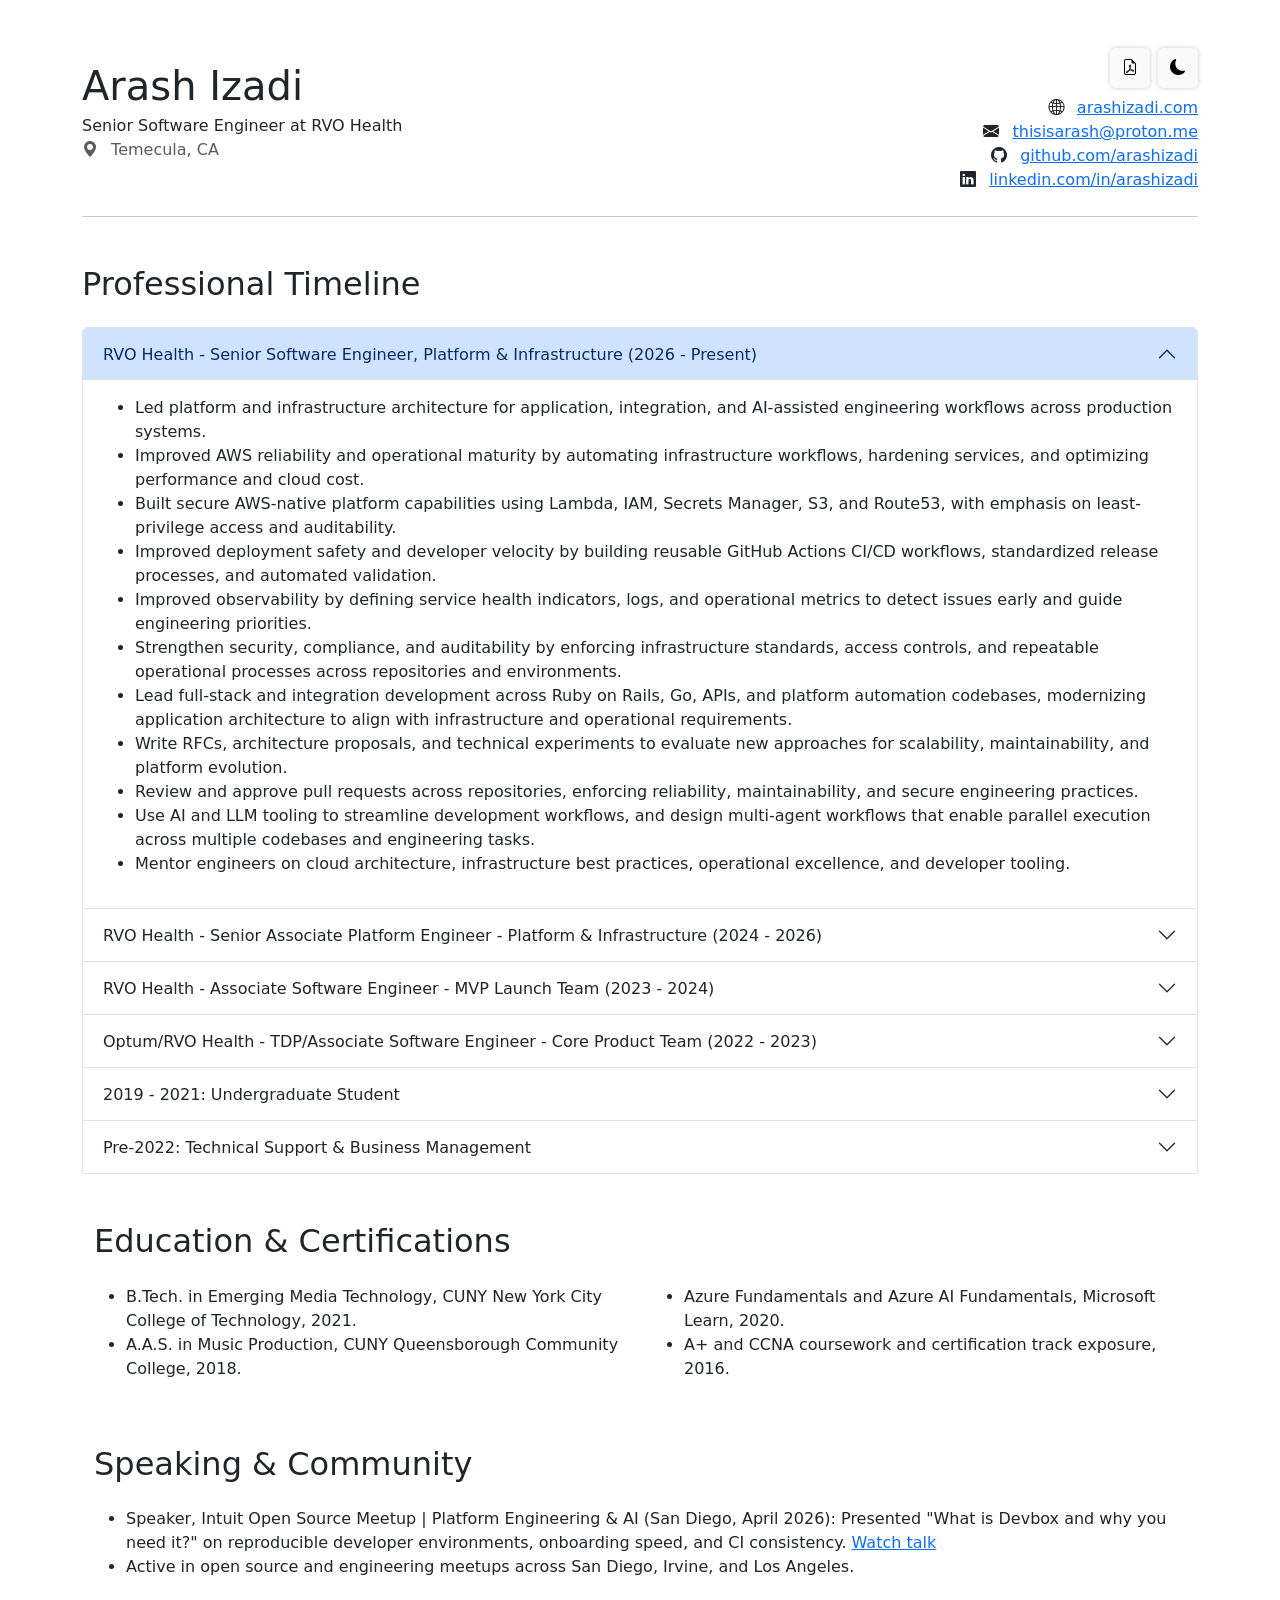
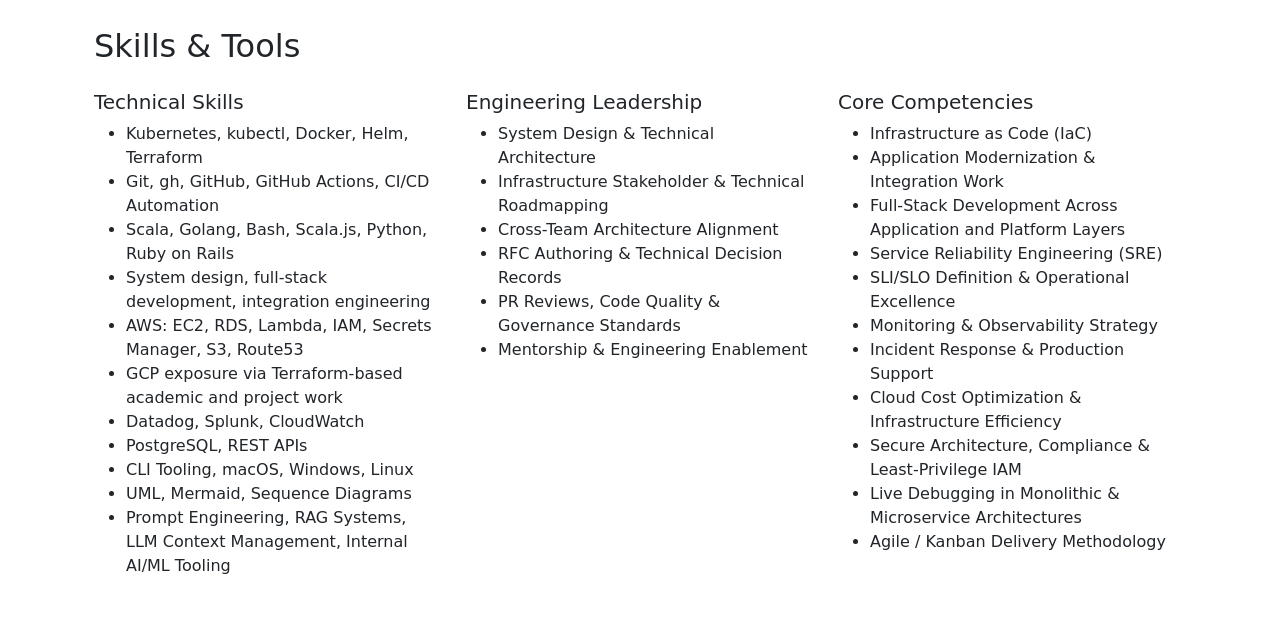
==== commit 498eeed9: "Update resume PDF download" ====
--- a/index.html
+++ b/index.html
@@ -4,10 +4,114 @@
 <head>
   <meta charset="UTF-8" />
   <meta name="viewport" content="width=device-width, initial-scale=1" />
-  <title>Resume Timeline</title>
+  <title>Arash Izadi | Senior Software Engineer | Platform, Infrastructure, Reliability, AI Workflows</title>
+  <meta name="description"
+    content="Arash Izadi is a Senior Software Engineer focused on platform infrastructure, reliability engineering, cloud operations, developer productivity, CI/CD automation, observability, and AI-assisted development workflows." />
+  <meta name="keywords"
+    content="Arash Izadi, Senior Software Engineer, Platform Engineer, SRE, Infrastructure, Reliability Engineering, Developer Productivity, System Design, Full-Stack Development, Integration Engineering, Application Modernization, AWS, Kubernetes, Terraform, GitHub Actions, Observability, CI/CD, AI workflows, LLMs, Multi-agent systems" />
+  <meta name="author" content="Arash Izadi" />
+  <link rel="canonical" href="https://arashizadi.com/" />
+  <meta property="og:title" content="Arash Izadi | Senior Software Engineer" />
+  <meta property="og:description"
+    content="Platform infrastructure, reliability engineering, cloud operations, developer productivity, CI/CD automation, observability, and AI-assisted development workflows." />
+  <meta property="og:type" content="profile" />
+  <meta property="og:url" content="https://arashizadi.com/" />
+  <meta property="profile:first_name" content="Arash" />
+  <meta property="profile:last_name" content="Izadi" />
 
   <link rel="stylesheet" href="https://cdn.jsdelivr.net/npm/bootstrap@5.3.8/dist/css/bootstrap.min.css" />
   <link rel="stylesheet" href="https://cdn.jsdelivr.net/npm/bootstrap-icons@1.13.1/font/bootstrap-icons.css">
+  <script type="application/ld+json">
+  {
+    "@context": "https://schema.org",
+    "@type": "Person",
+    "name": "Arash Izadi",
+    "url": "https://arashizadi.com/",
+    "email": "mailto:thisisarash@proton.me",
+    "jobTitle": "Senior Software Engineer",
+    "description": "Senior Software Engineer focused on platform infrastructure, reliability engineering, cloud operations, developer productivity, CI/CD automation, observability, cloud security, and AI-assisted development workflows.",
+    "address": {
+      "@type": "PostalAddress",
+      "addressLocality": "Temecula",
+      "addressRegion": "CA",
+      "addressCountry": "US"
+    },
+    "sameAs": [
+      "https://github.com/arashizadi",
+      "https://linkedin.com/in/arashizadi"
+    ],
+    "worksFor": {
+      "@type": "Organization",
+      "name": "RVO Health"
+    },
+    "alumniOf": [
+      {
+        "@type": "CollegeOrUniversity",
+        "name": "CUNY New York City College of Technology"
+      },
+      {
+        "@type": "CollegeOrUniversity",
+        "name": "CUNY Queensborough Community College"
+      }
+    ],
+    "knowsAbout": [
+      "Platform Engineering",
+      "Infrastructure",
+      "Developer Productivity",
+      "System Design",
+      "Full-Stack Development",
+      "Integration Engineering",
+      "Application Modernization",
+      "Site Reliability Engineering",
+      "AWS",
+      "Kubernetes",
+      "Terraform",
+      "GitHub Actions",
+      "CI/CD Automation",
+      "Observability",
+      "Incident Response",
+      "Cloud Security",
+      "Ruby on Rails",
+      "Go",
+      "Scala",
+      "Python",
+      "AI-assisted development workflows",
+      "LLM tooling",
+      "Multi-agent systems"
+    ],
+    "hasCredential": [
+      {
+        "@type": "EducationalOccupationalCredential",
+        "credentialCategory": "degree",
+        "name": "B.Tech. in Emerging Media Technology",
+        "recognizedBy": {
+          "@type": "CollegeOrUniversity",
+          "name": "CUNY New York City College of Technology"
+        }
+      },
+      {
+        "@type": "EducationalOccupationalCredential",
+        "credentialCategory": "certification",
+        "name": "Azure Fundamentals and Azure AI Fundamentals"
+      }
+    ],
+    "subjectOf": {
+      "@type": "Event",
+      "name": "Intuit Open Source Meetup | Platform Engineering & AI",
+      "eventAttendanceMode": "https://schema.org/OfflineEventAttendanceMode",
+      "location": {
+        "@type": "Place",
+        "name": "San Diego, California"
+      },
+      "performer": {
+        "@type": "Person",
+        "name": "Arash Izadi"
+      },
+      "description": "Presented 'What is Devbox and why you need it?' on reproducible developer environments, onboarding speed, and CI consistency.",
+      "url": "https://vimeo.com/1187943347?fl=pl&fe=sh#t=35m40s"
+    }
+  }
+  </script>
 
   <style>
     body.dark-mode {
@@ -78,15 +182,6 @@
       }
     }
 
-    .pdf-print-frame {
-      position: fixed;
-      width: 0;
-      height: 0;
-      border: 0;
-      visibility: hidden;
-      pointer-events: none;
-    }
-
     body.dark-mode .accordion-item {
       border: 1px solid #333;
     }
@@ -138,7 +233,7 @@
       <div class="col-md-6 text-md-end">
         <!-- Top-right action row: button sits ABOVE the contact list, aligned right -->
         <div class="header-actions mb-2">
-          <button type="button" class="btn btn-sm header-icon-button" onclick="downloadResumePdf()"
+          <button type="button" class="btn btn-sm header-icon-button" onclick="window.open('/Arash_Izadi_Resume.pdf', '_blank');"
             aria-label="Download one-page PDF resume" title="Download one-page PDF resume">
             <i class="bi bi-file-earmark-pdf" aria-hidden="true"></i>
             <span class="visually-hidden">Download one-page PDF resume</span>
@@ -192,20 +287,20 @@
         <h3 class="accordion-header" id="headingSenior">
           <button class="accordion-button" type="button" data-bs-toggle="collapse" data-bs-target="#collapseSenior"
             aria-expanded="true" aria-controls="collapseSenior">
-            2026 - Present: Senior Software Engineer – Platform & Infrastructure
+            RVO Health - Senior Software Engineer, Platform & Infrastructure (2026 - Present)
           </button>
         </h3>
         <div id="collapseSenior" class="accordion-collapse collapse show" aria-labelledby="headingSenior"
           data-bs-parent="#timelineAccordion">
           <div class="accordion-body">
             <ul>
-              <li>Own the technical direction and architectural evolution of platform and infrastructure systems supporting application and AI-assisted engineering workflows.</li>
-              <li>Drive reliability and operational excellence across AWS environments through automation, service hardening, and continuous performance and cost optimization.</li>
-              <li>Design and implement secure AWS-native infrastructure and internal platform capabilities using Lambda, IAM, Secrets Manager, S3, and Route53.</li>
-              <li>Build and maintain CI/CD automation and GitHub Actions workflows that improve deployment safety, developer velocity, and release consistency across services.</li>
-              <li>Improve observability by defining and monitoring service health indicators, logs, and operational metrics to detect issues early and guide engineering priorities.</li>
+              <li>Led platform and infrastructure architecture for application, integration, and AI-assisted engineering workflows across production systems.</li>
+              <li>Improved AWS reliability and operational maturity by automating infrastructure workflows, hardening services, and optimizing performance and cloud cost.</li>
+              <li>Built secure AWS-native platform capabilities using Lambda, IAM, Secrets Manager, S3, and Route53, with emphasis on least-privilege access and auditability.</li>
+              <li>Improved deployment safety and developer velocity by building reusable GitHub Actions CI/CD workflows, standardized release processes, and automated validation.</li>
+              <li>Improved observability by defining service health indicators, logs, and operational metrics to detect issues early and guide engineering priorities.</li>
               <li>Strengthen security, compliance, and auditability by enforcing infrastructure standards, access controls, and repeatable operational processes across repositories and environments.</li>
-              <li>Contribute directly to Ruby on Rails, Go, and platform automation codebases to align application architecture with infrastructure and operational requirements.</li>
+              <li>Lead full-stack and integration development across Ruby on Rails, Go, APIs, and platform automation codebases, modernizing application architecture to align with infrastructure and operational requirements.</li>
               <li>Write RFCs, architecture proposals, and technical experiments to evaluate new approaches for scalability, maintainability, and platform evolution.</li>
               <li>Review and approve pull requests across repositories, enforcing reliability, maintainability, and secure engineering practices.</li>
               <li>Use AI and LLM tooling to streamline development workflows, and design multi-agent workflows that enable parallel execution across multiple codebases and engineering tasks.</li>
@@ -220,19 +315,19 @@
         <h3 class="accordion-header" id="headingSRE">
           <button class="accordion-button collapsed" type="button" data-bs-toggle="collapse"
             data-bs-target="#collapseSRE" aria-expanded="false" aria-controls="collapseSRE">
-            2024 - 2026: Platform Engineer (SRE)
+            RVO Health - Senior Associate Platform Engineer - Platform & Infrastructure (2024 - 2026)
           </button>
         </h3>
         <div id="collapseSRE" class="accordion-collapse collapse" aria-labelledby="headingSRE"
           data-bs-parent="#timelineAccordion">
           <div class="accordion-body">
             <ul>
-              <li>Improved Kubernetes infrastructure reliability by identifying risks and implementing long-term mitigations.</li>
+              <li>Improved Kubernetes platform reliability by identifying infrastructure risks, driving long-term mitigations, and standardizing operational practices.</li>
               <li>Served as infrastructure stakeholder, influenced story breakdown, estimation, and delivery standards across engineering teams.</li>
-              <li>Modernized legacy applications through containerization and standardized Helm-based deployments.</li>
-              <li>Streamlined CI/CD pipelines using GitHub Actions, ArgoCD, and custom Go tooling.</li>
+              <li>Modernized legacy applications and integration paths through containerization and standardized Helm-based deployments.</li>
+              <li>Streamlined delivery workflows using GitHub Actions, ArgoCD, and custom Go tooling to reduce manual release overhead.</li>
               <li>Maintained AWS infrastructure using Terraform and Infrastructure as Code practices.</li>
-              <li>Built observability systems integrating Datadog and CloudWatch for full-stack monitoring.</li>
+              <li>Expanded production observability by integrating Datadog and CloudWatch dashboards, alerts, and service health indicators.</li>
               <li>Acted as GitHub administrator, improving repository governance and enforcing security guardrails.</li>
             </ul>
           </div>
@@ -244,15 +339,15 @@
         <h3 class="accordion-header" id="headingTwo">
           <button class="accordion-button collapsed" type="button" data-bs-toggle="collapse"
             data-bs-target="#collapseTwo" aria-expanded="false" aria-controls="collapseTwo">
-            2023 - 2024: Software Engineer – MVP Launch Team
+            RVO Health - Associate Software Engineer - MVP Launch Team (2023 - 2024)
           </button>
         </h3>
         <div id="collapseTwo" class="accordion-collapse collapse" aria-labelledby="headingTwo"
           data-bs-parent="#timelineAccordion">
           <div class="accordion-body">
             <ul>
-              <li>Led critical development of a new MVP initiative under NDA, meeting tight deadlines by architecting scalable components in Scala.</li>
-              <li>Created system diagrams and technical flowcharts to align engineers and stakeholders around complex feature sets.</li>
+              <li>Led development of a new MVP initiative under NDA by designing scalable Scala components under tight delivery timelines.</li>
+              <li>Created system design diagrams, technical flowcharts, and implementation plans to align engineers and stakeholders on complex feature behavior.</li>
               <li>Modernized legacy systems by refactoring core logic and bridging integrations with current platforms.</li>
               <li>Supported production readiness through regular code reviews, on-call participation, and timely hotfix delivery.</li>
               <li>Maintained high code quality by enforcing documentation, automated tests, and peer-reviewed contributions.</li>
@@ -266,15 +361,15 @@
         <h3 class="accordion-header" id="headingThree">
           <button class="accordion-button collapsed" type="button" data-bs-toggle="collapse"
             data-bs-target="#collapseThree" aria-expanded="false" aria-controls="collapseThree">
-            2022 - 2023: Software Engineer – Core Product Team
+            Optum/RVO Health - TDP/Associate Software Engineer - Core Product Team (2022 - 2023)
           </button>
         </h3>
         <div id="collapseThree" class="accordion-collapse collapse" aria-labelledby="headingThree"
           data-bs-parent="#timelineAccordion">
           <div class="accordion-body">
             <ul>
-              <li>Built secure, compliant microservices in Scala to support healthcare workflows in a regulated environment.</li>
-              <li>Developed and maintained RESTful APIs integrated with PostgreSQL for data consistency and reliability.</li>
+              <li>Built secure Scala microservices supporting regulated healthcare workflows with compliance, reliability, and maintainability requirements.</li>
+              <li>Developed REST APIs and PostgreSQL-backed integration points to improve data consistency across internal and external systems.</li>
               <li>Used Splunk and Datadog to diagnose issues, optimize services, and ensure operational transparency.</li>
               <li>Worked on a 24/7 live production system supporting state government clients, ensuring high availability and compliance through monitoring, on-call support, and incident response.</li>
               <li>Improved software maintainability by writing robust unit tests and documenting legacy behavior for continuity.</li>
@@ -328,7 +423,6 @@
         <div class="row">
           <div class="col-md-6">
             <ul>
-              <li>M.S. in Computer Science, University of Colorado Boulder, in progress (remote part-time, expected 2030).</li>
               <li>B.Tech. in Emerging Media Technology, CUNY New York City College of Technology, 2021.</li>
               <li>A.A.S. in Music Production, CUNY Queensborough Community College, 2018.</li>
             </ul>
@@ -369,6 +463,7 @@
               <li>Kubernetes, kubectl, Docker, Helm, Terraform</li>
               <li>Git, gh, GitHub, GitHub Actions, CI/CD Automation</li>
               <li>Scala, Golang, Bash, Scala.js, Python, Ruby on Rails</li>
+              <li>System design, full-stack development, integration engineering</li>
               <li>AWS: EC2, RDS, Lambda, IAM, Secrets Manager, S3, Route53</li>
               <li>GCP exposure via Terraform-based academic and project work</li>
               <li>Datadog, Splunk, CloudWatch</li>
@@ -382,7 +477,7 @@
           <div class="col-md-4">
             <h3 class="h5">Engineering Leadership</h3>
             <ul>
-              <li>System Architecture & Technical Design</li>
+              <li>System Design & Technical Architecture</li>
               <li>Infrastructure Stakeholder & Technical Roadmapping</li>
               <li>Cross-Team Architecture Alignment</li>
               <li>RFC Authoring & Technical Decision Records</li>
@@ -395,6 +490,8 @@
             <h3 class="h5">Core Competencies</h3>
             <ul>
               <li>Infrastructure as Code (IaC)</li>
+              <li>Application Modernization & Integration Work</li>
+              <li>Full-Stack Development Across Application and Platform Layers</li>
               <li>Service Reliability Engineering (SRE)</li>
               <li>SLI/SLO Definition & Operational Excellence</li>
               <li>Monitoring & Observability Strategy</li>
@@ -444,354 +541,8 @@
       icon.classList.toggle('bi-sun-fill', isDark);
     }
 
-    function downloadResumePdf() {
-      const context = extractResumeContext();
-      const existingFrame = document.getElementById('pdf-print-frame');
-      if (existingFrame) existingFrame.remove();
-
-      const frame = document.createElement('iframe');
-      frame.id = 'pdf-print-frame';
-      frame.className = 'pdf-print-frame';
-      frame.setAttribute('title', 'Printable resume');
-      document.body.appendChild(frame);
-
-      frame.onload = function () {
-        const printWindow = frame.contentWindow;
-        if (!printWindow) return;
-
-        printWindow.focus();
-        printWindow.print();
-      };
-
-      frame.srcdoc = buildPdfDocument(context);
-    }
-
-    function extractResumeContext() {
-      const timelineItems = Array.from(document.querySelectorAll('#timelineAccordion > .accordion-item'));
-      const experiences = timelineItems.map((item) => {
-        const title = item.querySelector('.accordion-button')?.textContent.trim() || '';
-        const bullets = Array.from(item.querySelectorAll('.accordion-body li'))
-          .map((li) => li.textContent.trim())
-          .filter(Boolean);
-
-        return { title, bullets };
-      }).filter((entry) => entry.title && entry.bullets.length);
-
-      const skills = Array.from(document.querySelectorAll('.container.my-5 .row .col-md-4 li'))
-        .map((li) => li.textContent.trim())
-        .filter(Boolean);
-
-      const emailLink = document.querySelector('a[href^="mailto:"]');
-      const websiteLink = Array.from(document.querySelectorAll('a'))
-        .find((link) => link.href.includes('arashizadi.com'));
-      const githubLink = Array.from(document.querySelectorAll('a'))
-        .find((link) => link.href.includes('github.com'));
-      const linkedinLink = Array.from(document.querySelectorAll('a'))
-        .find((link) => link.href.includes('linkedin.com'));
-      const education = Array.from(document.querySelectorAll('h2'))
-        .find((heading) => heading.textContent.includes('Education & Certifications'))
-        ?.parentElement.querySelectorAll('li');
-      const speaking = Array.from(document.querySelectorAll('h2'))
-        .find((heading) => heading.textContent.includes('Speaking & Community'))
-        ?.parentElement.querySelectorAll('li');
-
-      return {
-        name: document.querySelector('h1')?.textContent.trim() || 'Arash Izadi',
-        title: document.querySelector('.col-md-6 p.mb-0')?.textContent.trim() || 'Senior Software Engineer',
-        location: document.querySelector('.text-muted')?.textContent.trim() || '',
-        email: emailLink?.textContent.trim() || '',
-        emailHref: emailLink?.href || '',
-        website: websiteLink?.textContent.replace('(opens in new tab)', '').trim() || '',
-        websiteHref: websiteLink?.href || '',
-        github: githubLink?.textContent.replace('(opens in new tab)', '').trim() || '',
-        githubHref: githubLink?.href || '',
-        linkedin: linkedinLink?.textContent.replace('(opens in new tab)', '').trim() || '',
-        linkedinHref: linkedinLink?.href || '',
-        summary: buildSummary(experiences, skills),
-        experiences: condenseExperiences(experiences),
-        skills: condenseSkills(skills),
-        education: Array.from(education || []).map((li) => li.textContent.trim()).filter(Boolean).slice(0, 5),
-        speaking: Array.from(speaking || [])
-          .map((li) => li.textContent.replace(/Watch talk\s*\(opens in new tab\)\s*$/i, '').trim())
-          .filter(Boolean)
-          .slice(0, 2)
-      };
-    }
-
-    function buildSummary(experiences, skills) {
-      const latestRole = experiences[0]?.title || 'Senior Software Engineer';
-      const aiSignal = skills.find((skill) => /LLM|AI|Prompt Engineering/i.test(skill));
-      const platformSignal = skills.find((skill) => /Kubernetes|Terraform|AWS|SRE/i.test(skill));
-
-      return [
-        latestRole.replace(/^\d{4}\s*-\s*(Present|\d{4}):\s*/i, ''),
-        'focused on platform infrastructure, reliability engineering, CI/CD automation, observability, and secure developer workflows',
-        aiSignal ? 'with practical experience applying AI and multi-agent systems to streamline engineering execution' : '',
-        platformSignal ? 'across cloud-native and production systems' : ''
-      ].filter(Boolean).join(' ');
-    }
-
-    function condenseExperiences(experiences) {
-      const maxRoles = 4;
-      const bulletBudgetByRole = [4, 3, 2, 2];
-
-      return experiences.slice(0, maxRoles).map((experience, index) => ({
-        title: experience.title,
-        bullets: experience.bullets.slice(0, bulletBudgetByRole[index] || 2)
-      }));
-    }
-
-    function condenseSkills(skills) {
-      const preferredSkills = [
-        /Distributed Systems/i,
-        /SRE|Reliability/i,
-        /Kubernetes/i,
-        /Terraform/i,
-        /GitHub Actions|CI\/CD/i,
-        /AWS/i,
-        /Datadog|Splunk|CloudWatch|Observability/i,
-        /Go|Golang|Ruby on Rails|Python|Scala/i,
-        /Security|IAM|Compliance/i,
-        /LLM|AI|RAG|Prompt Engineering/i
-      ];
-
-      const selected = [];
-
-      preferredSkills.forEach((pattern) => {
-        const match = skills.find((skill) => pattern.test(skill) && !selected.includes(skill));
-        if (match) selected.push(match);
-      });
-
-      skills.forEach((skill) => {
-        if (selected.length >= 8) return;
-        if (!selected.includes(skill)) selected.push(skill);
-      });
-
-      return selected.slice(0, 8);
-    }
-
-    function buildPdfDocument(context) {
-      const experienceMarkup = context.experiences.map((experience) => `
-        <section class="experience-item">
-          <h3>${escapeHtml(experience.title)}</h3>
-          <ul>
-            ${experience.bullets.map((bullet) => `<li>${escapeHtml(bullet)}</li>`).join('')}
-          </ul>
-        </section>
-      `).join('');
-
-      const skillMarkup = context.skills.map((skill) => `<li>${escapeHtml(skill)}</li>`).join('');
-      const educationMarkup = context.education.map((item) => `<li>${escapeHtml(item)}</li>`).join('');
-      const speakingMarkup = context.speaking.map((item) => `<li>${escapeHtml(item)}</li>`).join('');
-      const contactMarkup = [
-        buildPdfTextItem('geo-alt-fill', context.location),
-        buildPdfLink('envelope-fill', context.emailHref, context.email),
-        buildPdfLink('globe2', context.websiteHref, context.website),
-        buildPdfLink('github', context.githubHref, context.github),
-        buildPdfLink('linkedin', context.linkedinHref, context.linkedin)
-      ].filter(Boolean).join('');
-
-      return `<!DOCTYPE html>
-<html lang="en">
-<head>
-  <meta charset="UTF-8" />
-  <meta name="viewport" content="width=device-width, initial-scale=1" />
-  <title>${escapeHtml(context.name)} Resume</title>
-  <style>
-    @page {
-      size: letter;
-      margin: 0.45in;
-    }
-
-    * {
-      box-sizing: border-box;
-    }
-
-    body {
-      margin: 0;
-      font-family: "Segoe UI", Arial, sans-serif;
-      color: #18212b;
-      background: #ffffff;
-      line-height: 1.32;
-      font-size: 12px;
-    }
-
-    .resume-sheet {
-      max-width: 8.5in;
-      margin: 0 auto;
-    }
-
-    .header {
-      border-bottom: 2px solid #18212b;
-      padding-bottom: 10px;
-      margin-bottom: 12px;
-    }
-
-    .header h1 {
-      margin: 0 0 4px;
-      font-size: 26px;
-      line-height: 1.05;
-    }
-
-    .header .title {
-      margin: 0 0 6px;
-      font-size: 14px;
-      font-weight: 700;
-    }
-
-    .header .meta {
-      font-size: 11px;
-      color: #405261;
-      display: flex;
-      flex-wrap: wrap;
-      gap: 6px 12px;
-    }
-
-    .header .meta a,
-    .header .meta a:visited {
-      color: inherit;
-      text-decoration: underline;
-    }
-
-    .contact-item {
-      display: inline-flex;
-      align-items: center;
-      gap: 4px;
-    }
-
-    .contact-icon {
-      display: inline-flex;
-      align-items: center;
-      justify-content: center;
-      width: 12px;
-      height: 12px;
-      line-height: 1;
-      flex: 0 0 12px;
-    }
-
-    .contact-icon svg {
-      width: 12px;
-      height: 12px;
-      fill: currentColor;
-    }
-
-    .section {
-      margin-bottom: 12px;
-    }
-
-    .section h2 {
-      margin: 0 0 6px;
-      font-size: 12px;
-      text-transform: uppercase;
-      letter-spacing: 0.08em;
-      color: #405261;
-    }
-
-    .summary {
-      margin: 0;
-    }
-
-    .experience-item {
-      margin-bottom: 8px;
-      break-inside: avoid;
-    }
-
-    .experience-item h3 {
-      margin: 0 0 3px;
-      font-size: 12px;
-    }
-
-    ul {
-      margin: 0;
-      padding-left: 16px;
-    }
-
-    li + li {
-      margin-top: 2px;
-    }
-
-    .skills-list {
-      columns: 2;
-      column-gap: 20px;
-    }
-
-  </style>
-</head>
-<body>
-  <main class="resume-sheet">
-    <header class="header">
-      <h1>${escapeHtml(context.name)}</h1>
-      <p class="title">${escapeHtml(context.title)}</p>
-      <div class="meta">${contactMarkup}</div>
-    </header>
-
-    <section class="section">
-      <h2>Summary</h2>
-      <p class="summary">${escapeHtml(context.summary)}</p>
-    </section>
-
-    <section class="section">
-      <h2>Selected Experience</h2>
-      ${experienceMarkup}
-    </section>
-
-    <section class="section">
-      <h2>Core Skills</h2>
-      <ul class="skills-list">
-        ${skillMarkup}
-      </ul>
-    </section>
-
-    <section class="section">
-      <h2>Education</h2>
-      <ul>
-        ${educationMarkup}
-      </ul>
-    </section>
-
-    <section class="section">
-      <h2>Speaking & Community</h2>
-      <ul>
-        ${speakingMarkup}
-      </ul>
-    </section>
-  </main>
+  </script>
+
 </body>
-</html>`;
-    }
-
-    function escapeHtml(value) {
-      return String(value)
-        .replace(/&/g, '&amp;')
-        .replace(/</g, '&lt;')
-        .replace(/>/g, '&gt;')
-        .replace(/"/g, '&quot;')
-        .replace(/'/g, '&#39;');
-    }
-
-    function buildPdfLink(icon, href, label) {
-      if (!href || !label) return '';
-      return '<span class="contact-item"><span class="contact-icon">' + getBootstrapIconSvg(icon) + '</span><a href="' + escapeHtml(href) + '">' + escapeHtml(label) + '</a></span>';
-    }
-
-    function buildPdfTextItem(icon, label) {
-      if (!label) return '';
-      return '<span class="contact-item"><span class="contact-icon">' + getBootstrapIconSvg(icon) + '</span><span>' + escapeHtml(label) + '</span></span>';
-    }
-
-    function getBootstrapIconSvg(name) {
-      const icons = {
-        'geo-alt-fill': '<svg xmlns="http://www.w3.org/2000/svg" viewBox="0 0 16 16" aria-hidden="true"><path d="M8 16s6-5.686 6-10A6 6 0 1 0 2 6c0 4.314 6 10 6 10zm0-7.5A2.5 2.5 0 1 1 8 3a2.5 2.5 0 0 1 0 5.5z"/></svg>',
-        'envelope-fill': '<svg xmlns="http://www.w3.org/2000/svg" viewBox="0 0 16 16" aria-hidden="true"><path d="M.05 3.555A2 2 0 0 1 2 2h12a2 2 0 0 1 1.95 1.555L8 8.414.05 3.555z"/><path d="M0 4.697v7.104l5.803-3.558L0 4.697zM6.761 8.83l-6.57 4.027A2 2 0 0 0 2 14h12a2 2 0 0 0 1.808-1.143L9.239 8.83 8 9.586 6.761 8.83zM16 4.697l-5.803 3.546L16 11.801V4.697z"/></svg>',
-        'globe2': '<svg xmlns="http://www.w3.org/2000/svg" viewBox="0 0 16 16" aria-hidden="true"><path d="M0 8a8 8 0 1 1 16 0A8 8 0 0 1 0 8zm8.5 6.938c1.78-.69 3.138-2.34 3.635-4.438H9.5v4.438zm-1 0V10.5H3.865c.497 2.098 1.856 3.748 3.635 4.438zM2.828 9.5H7.5V6.5H2.828A7.03 7.03 0 0 0 2 8c0 .516.055 1.02.158 1.5.211 0 .426 0 .67 0zm5.672 0h4.672c.103-.48.158-.984.158-1.5 0-.516-.055-1.02-.158-1.5H8.5v3zm3.635-4c-.497-2.098-1.856-3.748-3.635-4.438V5.5h3.635zm-4.635 0V1.062C5.721 1.752 4.362 3.402 3.865 5.5H7.5z"/></svg>',
-        'github': '<svg xmlns="http://www.w3.org/2000/svg" viewBox="0 0 16 16" aria-hidden="true"><path d="M8 0C3.58 0 0 3.58 0 8a8 8 0 0 0 5.47 7.59c.4.07.55-.17.55-.38 0-.19-.01-.82-.01-1.49-2.01.37-2.53-.49-2.69-.94-.09-.23-.48-.94-.82-1.13-.28-.15-.68-.52-.01-.53.63-.01 1.08.58 1.23.82.72 1.21 1.87.87 2.33.66.07-.52.28-.87.5-1.07-1.78-.2-3.64-.89-3.64-3.95 0-.87.31-1.59.82-2.15-.08-.2-.36-1.02.08-2.12 0 0 .67-.21 2.2.82a7.65 7.65 0 0 1 4 0c1.53-1.04 2.2-.82 2.2-.82.44 1.1.16 1.92.08 2.12.51.56.82 1.27.82 2.15 0 3.07-1.87 3.75-3.65 3.95.29.25.54.73.54 1.48 0 1.07-.01 1.93-.01 2.2 0 .21.15.46.55.38A8.01 8.01 0 0 0 16 8c0-4.42-3.58-8-8-8z"/></svg>',
-        'linkedin': '<svg xmlns="http://www.w3.org/2000/svg" viewBox="0 0 16 16" aria-hidden="true"><path d="M0 1.146C0 .513.526 0 1.175 0h13.65C15.474 0 16 .513 16 1.146v13.708C16 15.487 15.474 16 14.825 16H1.175C.526 16 0 15.487 0 14.854V1.146zM4.943 13.5V6.169H2.542V13.5h2.401zm-1.2-8.333c.837 0 1.358-.554 1.358-1.248-.015-.71-.521-1.248-1.342-1.248C2.938 2.67 2.4 3.21 2.4 3.92c0 .694.52 1.248 1.327 1.248h.016zm4.908 8.333V9.359c0-.221.016-.443.082-.601.18-.443.59-.902 1.278-.902.902 0 1.263.68 1.263 1.677V13.5h2.4V9.255c0-2.274-1.212-3.332-2.83-3.332-1.304 0-1.89.714-2.216 1.218h.016V6.169H6.543c.03.634 0 7.331 0 7.331h2.108z"/></svg>'
-      };
-
-      return icons[name] || '';
-    }
-  </script>
-
-</body>
 
 </html>
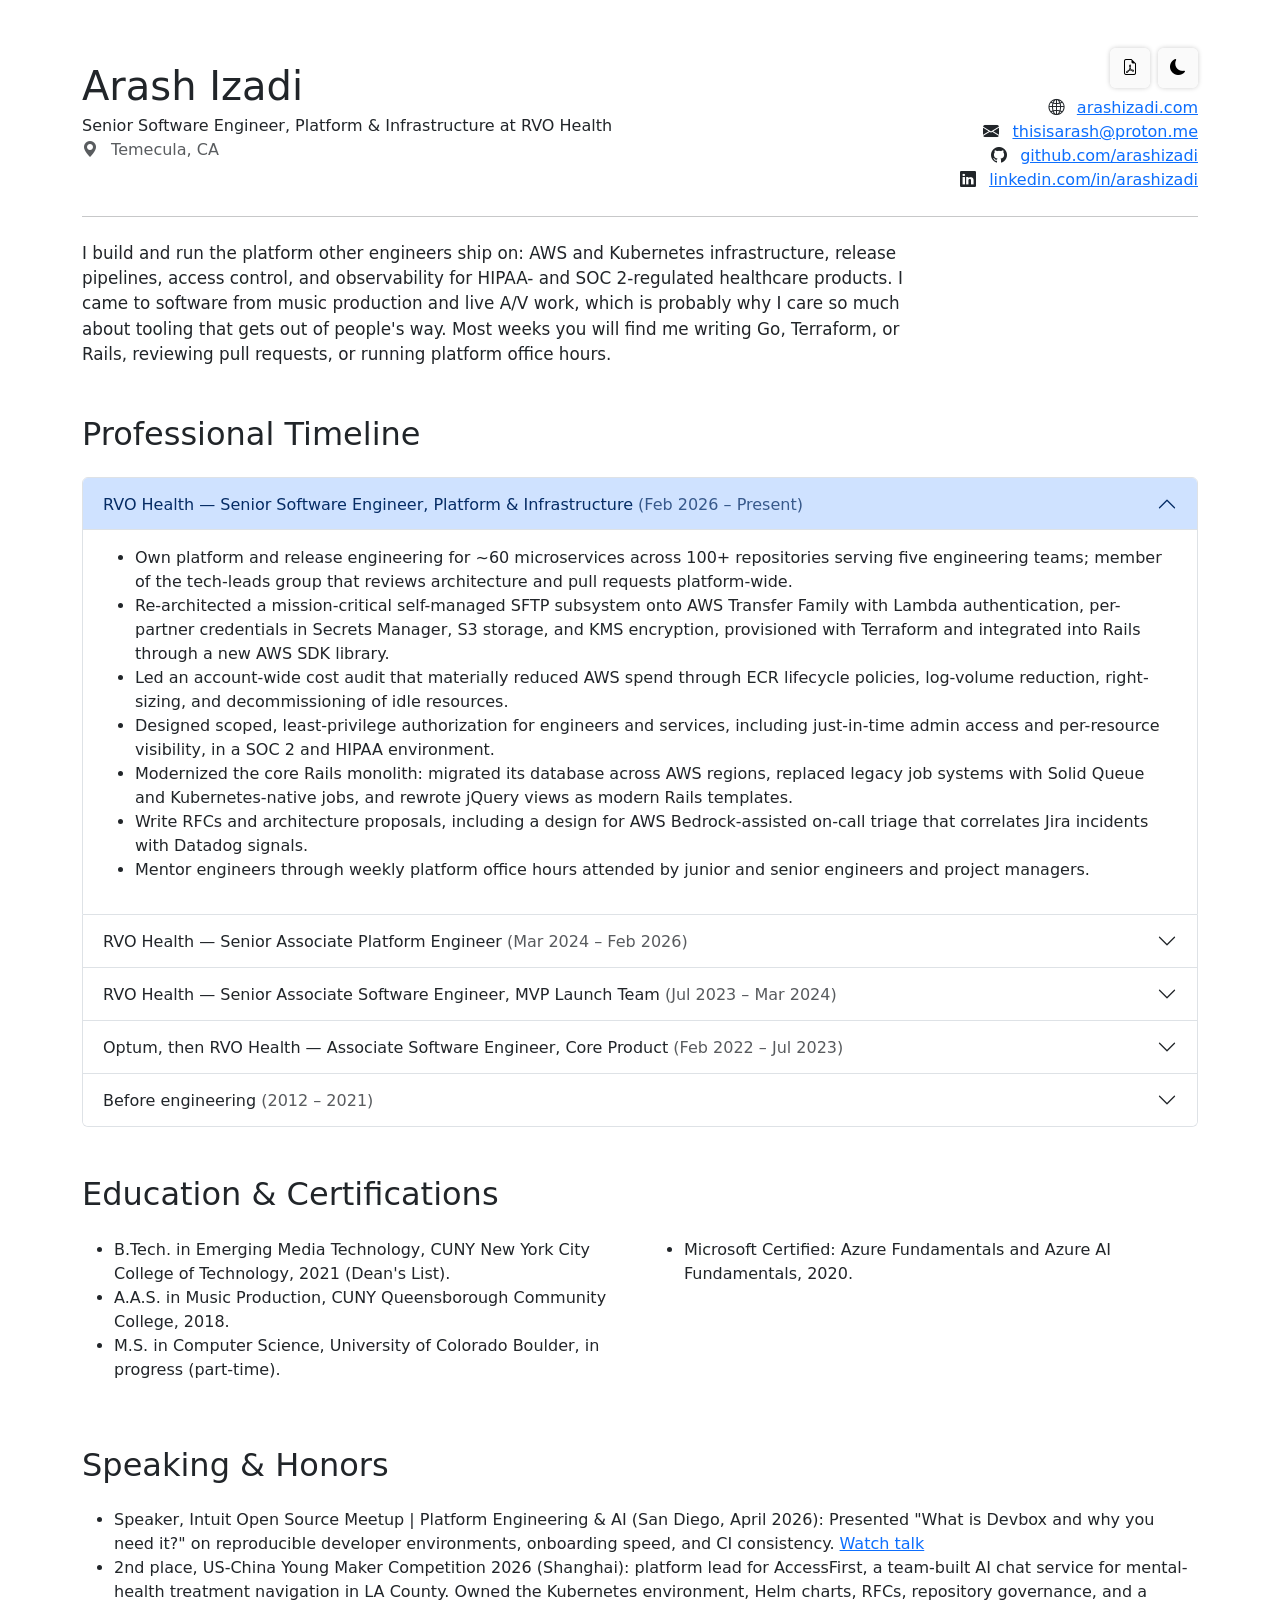
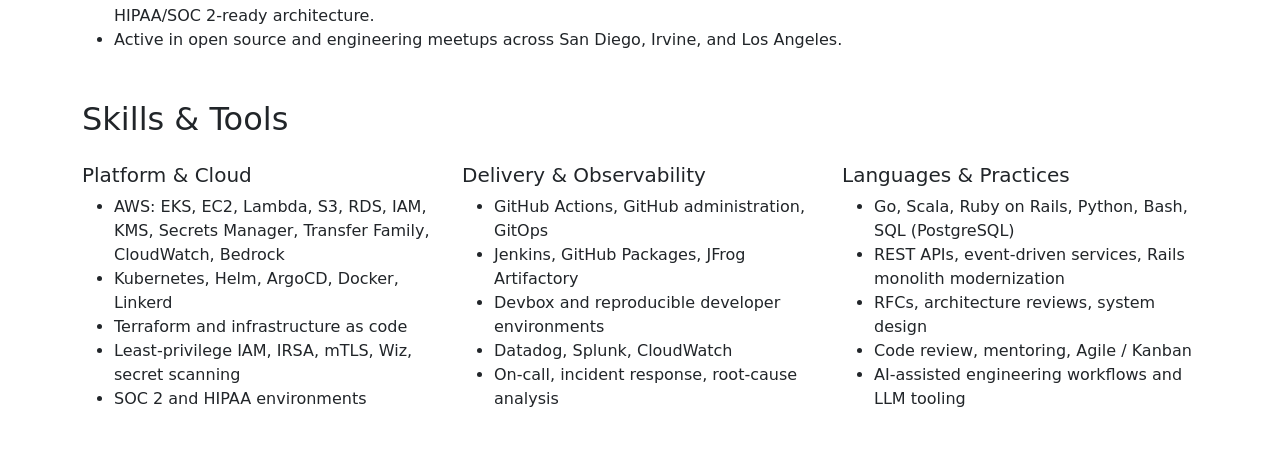
==== commit a8c0983c: "Refresh profile content, skills, and printable resume Align the timeline with current titles and dat" ====
--- a/index.html
+++ b/index.html
@@ -4,16 +4,16 @@
 <head>
   <meta charset="UTF-8" />
   <meta name="viewport" content="width=device-width, initial-scale=1" />
-  <title>Arash Izadi | Senior Software Engineer | Platform, Infrastructure, Reliability, AI Workflows</title>
+  <title>Arash Izadi | Senior Software Engineer | Platform, Infrastructure, Reliability</title>
   <meta name="description"
-    content="Arash Izadi is a Senior Software Engineer focused on platform infrastructure, reliability engineering, cloud operations, developer productivity, CI/CD automation, observability, and AI-assisted development workflows." />
+    content="Arash Izadi is a Senior Software Engineer who builds and runs AWS/Kubernetes platforms, release pipelines, access control, and observability for HIPAA- and SOC 2-regulated healthcare products." />
   <meta name="keywords"
-    content="Arash Izadi, Senior Software Engineer, Platform Engineer, SRE, Infrastructure, Reliability Engineering, Developer Productivity, System Design, Full-Stack Development, Integration Engineering, Application Modernization, AWS, Kubernetes, Terraform, GitHub Actions, Observability, CI/CD, AI workflows, LLMs, Multi-agent systems" />
+    content="Arash Izadi, Senior Software Engineer, Platform Engineer, SRE, Infrastructure, Reliability Engineering, Developer Productivity, System Design, Application Modernization, AWS, EKS, Kubernetes, Terraform, Helm, ArgoCD, GitHub Actions, Go, Scala, Ruby on Rails, Observability, CI/CD, HIPAA, SOC 2" />
   <meta name="author" content="Arash Izadi" />
   <link rel="canonical" href="https://arashizadi.com/" />
   <meta property="og:title" content="Arash Izadi | Senior Software Engineer" />
   <meta property="og:description"
-    content="Platform infrastructure, reliability engineering, cloud operations, developer productivity, CI/CD automation, observability, and AI-assisted development workflows." />
+    content="Platform and infrastructure engineering: AWS/Kubernetes, release pipelines, access control, and observability for regulated healthcare products." />
   <meta property="og:type" content="profile" />
   <meta property="og:url" content="https://arashizadi.com/" />
   <meta property="profile:first_name" content="Arash" />
@@ -28,8 +28,8 @@
     "name": "Arash Izadi",
     "url": "https://arashizadi.com/",
     "email": "mailto:thisisarash@proton.me",
-    "jobTitle": "Senior Software Engineer",
-    "description": "Senior Software Engineer focused on platform infrastructure, reliability engineering, cloud operations, developer productivity, CI/CD automation, observability, cloud security, and AI-assisted development workflows.",
+    "jobTitle": "Senior Software Engineer, Platform & Infrastructure",
+    "description": "Senior Software Engineer who builds and runs AWS/Kubernetes platforms, release pipelines, access control, and observability for HIPAA- and SOC 2-regulated healthcare products.",
     "address": {
       "@type": "PostalAddress",
       "addressLocality": "Temecula",
@@ -52,32 +52,40 @@
       {
         "@type": "CollegeOrUniversity",
         "name": "CUNY Queensborough Community College"
+      },
+      {
+        "@type": "CollegeOrUniversity",
+        "name": "University of Colorado Boulder"
       }
     ],
+    "award": "2nd place, US-China Young Maker Competition 2026",
     "knowsAbout": [
       "Platform Engineering",
-      "Infrastructure",
-      "Developer Productivity",
+      "Site Reliability Engineering",
+      "Infrastructure as Code",
+      "Application Modernization",
+      "Release Engineering",
       "System Design",
-      "Full-Stack Development",
-      "Integration Engineering",
-      "Application Modernization",
-      "Site Reliability Engineering",
       "AWS",
+      "Amazon EKS",
       "Kubernetes",
+      "Helm",
+      "ArgoCD",
       "Terraform",
       "GitHub Actions",
       "CI/CD Automation",
       "Observability",
       "Incident Response",
       "Cloud Security",
-      "Ruby on Rails",
+      "HIPAA",
+      "SOC 2",
       "Go",
       "Scala",
+      "Ruby on Rails",
       "Python",
-      "AI-assisted development workflows",
-      "LLM tooling",
-      "Multi-agent systems"
+      "PostgreSQL",
+      "Developer Productivity",
+      "AI-assisted development workflows"
     ],
     "hasCredential": [
       {
@@ -92,7 +100,7 @@
       {
         "@type": "EducationalOccupationalCredential",
         "credentialCategory": "certification",
-        "name": "Azure Fundamentals and Azure AI Fundamentals"
+        "name": "Microsoft Certified: Azure Fundamentals and Azure AI Fundamentals"
       }
     ],
     "subjectOf": {
@@ -192,6 +200,17 @@
       transition: background-color 0.3s ease, color 0.3s ease;
     }
 
+    .intro {
+      max-width: 52rem;
+      font-size: 1.05rem;
+    }
+
+    .role-dates {
+      font-weight: 400;
+      opacity: 0.75;
+      white-space: nowrap;
+    }
+
     /* Keyboard focus visibility */
     .header-icon-button:focus-visible,
     .accordion-button:focus-visible,
@@ -223,7 +242,7 @@
     <div class="row align-items-center">
       <div class="col-md-6">
         <h1 class="mb-1">Arash Izadi</h1>
-        <p class="mb-0">Senior Software Engineer at RVO Health</p>
+        <p class="mb-0">Senior Software Engineer, Platform &amp; Infrastructure at RVO Health</p>
         <p class="text-muted">
           <i class="bi bi-geo-alt-fill me-2" aria-hidden="true"></i>
           Temecula, CA
@@ -275,6 +294,14 @@
       </div>
     </div>
     <hr class="my-4">
+
+    <p class="intro mb-0">
+      I build and run the platform other engineers ship on: AWS and Kubernetes infrastructure, release pipelines,
+      access control, and observability for HIPAA- and SOC 2-regulated healthcare products. I came to software
+      from music production and live A/V work, which is probably why I care so much about tooling that gets out
+      of people's way. Most weeks you will find me writing Go, Terraform, or Rails, reviewing pull requests, or
+      running platform office hours.
+    </p>
   </div>
 
   <!-- Professional Timeline Section -->
@@ -282,228 +309,192 @@
     <h2 class="mb-4">Professional Timeline</h2>
 
     <div class="accordion" id="timelineAccordion">
-      <!-- 2026 - Present Senior SWE -->
+      <!-- Feb 2026 - Present: Senior Software Engineer -->
       <div class="accordion-item">
         <h3 class="accordion-header" id="headingSenior">
           <button class="accordion-button" type="button" data-bs-toggle="collapse" data-bs-target="#collapseSenior"
             aria-expanded="true" aria-controls="collapseSenior">
-            RVO Health - Senior Software Engineer, Platform & Infrastructure (2026 - Present)
+            RVO Health &mdash; Senior Software Engineer, Platform &amp; Infrastructure&nbsp;<span class="role-dates">(Feb 2026 &ndash; Present)</span>
           </button>
         </h3>
         <div id="collapseSenior" class="accordion-collapse collapse show" aria-labelledby="headingSenior"
           data-bs-parent="#timelineAccordion">
           <div class="accordion-body">
             <ul>
-              <li>Led platform and infrastructure architecture for application, integration, and AI-assisted engineering workflows across production systems.</li>
-              <li>Improved AWS reliability and operational maturity by automating infrastructure workflows, hardening services, and optimizing performance and cloud cost.</li>
-              <li>Built secure AWS-native platform capabilities using Lambda, IAM, Secrets Manager, S3, and Route53, with emphasis on least-privilege access and auditability.</li>
-              <li>Improved deployment safety and developer velocity by building reusable GitHub Actions CI/CD workflows, standardized release processes, and automated validation.</li>
-              <li>Improved observability by defining service health indicators, logs, and operational metrics to detect issues early and guide engineering priorities.</li>
-              <li>Strengthen security, compliance, and auditability by enforcing infrastructure standards, access controls, and repeatable operational processes across repositories and environments.</li>
-              <li>Lead full-stack and integration development across Ruby on Rails, Go, APIs, and platform automation codebases, modernizing application architecture to align with infrastructure and operational requirements.</li>
-              <li>Write RFCs, architecture proposals, and technical experiments to evaluate new approaches for scalability, maintainability, and platform evolution.</li>
-              <li>Review and approve pull requests across repositories, enforcing reliability, maintainability, and secure engineering practices.</li>
-              <li>Use AI and LLM tooling to streamline development workflows, and design multi-agent workflows that enable parallel execution across multiple codebases and engineering tasks.</li>
-              <li>Mentor engineers on cloud architecture, infrastructure best practices, operational excellence, and developer tooling.</li>
+              <li>Own platform and release engineering for ~60 microservices across 100+ repositories serving five engineering teams; member of the tech-leads group that reviews architecture and pull requests platform-wide.</li>
+              <li>Re-architected a mission-critical self-managed SFTP subsystem onto AWS Transfer Family with Lambda authentication, per-partner credentials in Secrets Manager, S3 storage, and KMS encryption, provisioned with Terraform and integrated into Rails through a new AWS SDK library.</li>
+              <li>Led an account-wide cost audit that materially reduced AWS spend through ECR lifecycle policies, log-volume reduction, right-sizing, and decommissioning of idle resources.</li>
+              <li>Designed scoped, least-privilege authorization for engineers and services, including just-in-time admin access and per-resource visibility, in a SOC 2 and HIPAA environment.</li>
+              <li>Modernized the core Rails monolith: migrated its database across AWS regions, replaced legacy job systems with Solid Queue and Kubernetes-native jobs, and rewrote jQuery views as modern Rails templates.</li>
+              <li>Write RFCs and architecture proposals, including a design for AWS Bedrock-assisted on-call triage that correlates Jira incidents with Datadog signals.</li>
+              <li>Mentor engineers through weekly platform office hours attended by junior and senior engineers and project managers.</li>
             </ul>
           </div>
         </div>
       </div>
 
-      <!-- 2024 - 2026 Platform Engineer -->
+      <!-- Mar 2024 - Feb 2026: Senior Associate Platform Engineer -->
       <div class="accordion-item">
         <h3 class="accordion-header" id="headingSRE">
           <button class="accordion-button collapsed" type="button" data-bs-toggle="collapse"
             data-bs-target="#collapseSRE" aria-expanded="false" aria-controls="collapseSRE">
-            RVO Health - Senior Associate Platform Engineer - Platform & Infrastructure (2024 - 2026)
+            RVO Health &mdash; Senior Associate Platform Engineer&nbsp;<span class="role-dates">(Mar 2024 &ndash; Feb 2026)</span>
           </button>
         </h3>
         <div id="collapseSRE" class="accordion-collapse collapse" aria-labelledby="headingSRE"
           data-bs-parent="#timelineAccordion">
           <div class="accordion-body">
             <ul>
-              <li>Improved Kubernetes platform reliability by identifying infrastructure risks, driving long-term mitigations, and standardizing operational practices.</li>
-              <li>Served as infrastructure stakeholder, influenced story breakdown, estimation, and delivery standards across engineering teams.</li>
-              <li>Modernized legacy applications and integration paths through containerization and standardized Helm-based deployments.</li>
-              <li>Streamlined delivery workflows using GitHub Actions, ArgoCD, and custom Go tooling to reduce manual release overhead.</li>
-              <li>Maintained AWS infrastructure using Terraform and Infrastructure as Code practices.</li>
-              <li>Expanded production observability by integrating Datadog and CloudWatch dashboards, alerts, and service health indicators.</li>
-              <li>Acted as GitHub administrator, improving repository governance and enforcing security guardrails.</li>
+              <li>Built the release and promotion pipeline in Go on GitHub Actions, integrating the GitHub and Jira APIs: promotion time cut from hours to minutes (~95%) with a fully auditable trail; adopted as the standard release path across the platform.</li>
+              <li>Hardened EKS with IAM Roles for Service Accounts, VPC CIDR controls, and least-privilege IAM, and enforced service-to-service mTLS with Linkerd policies across all services.</li>
+              <li>Built weekly ECR image vulnerability scanning on a GitHub Actions cron with results published to Slack, so older images are patched against a refreshed CVE database and pass Wiz compliance scans.</li>
+              <li>Containerized legacy VM-based workloads and standardized Helm deployments with ArgoCD, moving manual releases onto a GitOps pipeline.</li>
+              <li>Administered GitHub for 100+ repositories: branch protection, CODEOWNERS, required checks, and secret scanning; migrated CI from Jenkins to GitHub Actions and packages from JFrog Artifactory to GitHub Packages.</li>
+              <li>Managed AWS with Terraform, expanded Datadog and CloudWatch dashboards and alerting, and served on the platform on-call rotation leading incident response and root-cause analysis.</li>
+              <li>Drove Devbox adoption across the engineering organization with a documented bootstrap and self-service onboarding.</li>
             </ul>
           </div>
         </div>
       </div>
 
-      <!-- 2023 - 2024 SWE -->
+      <!-- Jul 2023 - Mar 2024: Senior Associate Software Engineer -->
       <div class="accordion-item">
         <h3 class="accordion-header" id="headingTwo">
           <button class="accordion-button collapsed" type="button" data-bs-toggle="collapse"
             data-bs-target="#collapseTwo" aria-expanded="false" aria-controls="collapseTwo">
-            RVO Health - Associate Software Engineer - MVP Launch Team (2023 - 2024)
+            RVO Health &mdash; Senior Associate Software Engineer, MVP Launch Team&nbsp;<span class="role-dates">(Jul 2023 &ndash; Mar 2024)</span>
           </button>
         </h3>
         <div id="collapseTwo" class="accordion-collapse collapse" aria-labelledby="headingTwo"
           data-bs-parent="#timelineAccordion">
           <div class="accordion-body">
             <ul>
-              <li>Led development of a new MVP initiative under NDA by designing scalable Scala components under tight delivery timelines.</li>
-              <li>Created system design diagrams, technical flowcharts, and implementation plans to align engineers and stakeholders on complex feature behavior.</li>
-              <li>Modernized legacy systems by refactoring core logic and bridging integrations with current platforms.</li>
-              <li>Supported production readiness through regular code reviews, on-call participation, and timely hotfix delivery.</li>
-              <li>Maintained high code quality by enforcing documentation, automated tests, and peer-reviewed contributions.</li>
+              <li>Shipped a HIPAA-regulated B2B and B2C MVP on schedule with a 10-person team, designing and implementing Scala backend services and event-driven business logic.</li>
+              <li>Produced system diagrams and technical documentation for complex feature flows to align engineers and stakeholders.</li>
+              <li>Supported production readiness through code reviews, on-call rotations, incident response, and hotfix releases.</li>
             </ul>
           </div>
         </div>
       </div>
 
-      <!-- 2022 - 2023 SWE -->
+      <!-- Feb 2022 - Jul 2023: Associate Software Engineer -->
       <div class="accordion-item">
         <h3 class="accordion-header" id="headingThree">
           <button class="accordion-button collapsed" type="button" data-bs-toggle="collapse"
             data-bs-target="#collapseThree" aria-expanded="false" aria-controls="collapseThree">
-            Optum/RVO Health - TDP/Associate Software Engineer - Core Product Team (2022 - 2023)
+            Optum, then RVO Health &mdash; Associate Software Engineer, Core Product&nbsp;<span class="role-dates">(Feb 2022 &ndash; Jul 2023)</span>
           </button>
         </h3>
         <div id="collapseThree" class="accordion-collapse collapse" aria-labelledby="headingThree"
           data-bs-parent="#timelineAccordion">
           <div class="accordion-body">
             <ul>
-              <li>Built secure Scala microservices supporting regulated healthcare workflows with compliance, reliability, and maintainability requirements.</li>
-              <li>Developed REST APIs and PostgreSQL-backed integration points to improve data consistency across internal and external systems.</li>
-              <li>Used Splunk and Datadog to diagnose issues, optimize services, and ensure operational transparency.</li>
-              <li>Worked on a 24/7 live production system supporting state government clients, ensuring high availability and compliance through monitoring, on-call support, and incident response.</li>
-              <li>Improved software maintainability by writing robust unit tests and documenting legacy behavior for continuity.</li>
+              <li>Joined through Optum's Technology Development Program and converted to a full-time offer after the first rotation; the team moved into RVO Health, the Optum and Red Ventures joint venture, in November 2022.</li>
+              <li>Operated and debugged 24/7 production Scala microservices for state-government healthcare clients under SLA, with Splunk and Datadog for diagnosis and operational visibility.</li>
+              <li>Built PostgreSQL-backed REST APIs and drove root-cause-analysis fixes that reduced incident recurrence.</li>
             </ul>
           </div>
         </div>
       </div>
 
-      <!-- 2019 - 2021 Undergraduate Student -->
+      <!-- 2012 - 2021: Before engineering -->
       <div class="accordion-item">
         <h3 class="accordion-header" id="headingFour">
           <button class="accordion-button collapsed" type="button" data-bs-toggle="collapse"
             data-bs-target="#collapseFour" aria-expanded="false" aria-controls="collapseFour">
-            2019 - 2021: Undergraduate Student
+            Before engineering&nbsp;<span class="role-dates">(2012 &ndash; 2021)</span>
           </button>
         </h3>
         <div id="collapseFour" class="accordion-collapse collapse" aria-labelledby="headingFour"
           data-bs-parent="#timelineAccordion">
           <div class="accordion-body">
             <ul>
-              <li>Developed interactive game prototypes using Unity and C# to explore real-time user feedback and game mechanics.</li>
-              <li>Built experimental HCI projects using Arduino, P5.js, and Processing to combine physical interfaces with digital interaction.</li>
-              <li>Explored creative coding and media art by integrating MAX/MSP with sound, visuals, and user input.</li>
+              <li>Composed and produced music for clients, ran live A/V for a CUNY campus media-services office, and handled business development at ZenoRadio, an internet radio startup, where I launched and ran several revenue projects.</li>
+              <li>Changed careers through CUNY City Tech's Emerging Media Technology program and Optum's Technology Development Program.</li>
             </ul>
           </div>
         </div>
       </div>
-
-      <!-- Pre-2022 -->
-      <div class="accordion-item">
-        <h3 class="accordion-header" id="headingFive">
-          <button class="accordion-button collapsed" type="button" data-bs-toggle="collapse"
-            data-bs-target="#collapseFive" aria-expanded="false" aria-controls="collapseFive">
-            Pre-2022: Technical Support & Business Management
-          </button>
-        </h3>
-        <div id="collapseFive" class="accordion-collapse collapse" aria-labelledby="headingFive"
-          data-bs-parent="#timelineAccordion">
-          <div class="accordion-body">
-            <ul>
-              <li>Provided desktop support and A/V troubleshooting in educational settings, including setup, diagnostics, and user support.</li>
-              <li>Launched and managed 10+ business initiatives by conducting research, hiring staff, and scaling user growth across global markets.</li>
-              <li>Brought 10+ years of customer service experience across industries, with strong problem-solving skills.</li>
-            </ul>
-          </div>
-        </div>
-      </div>
-
-      <div class="container my-5">
-        <h2 class="mb-4">Education & Certifications</h2>
-        <div class="row">
-          <div class="col-md-6">
-            <ul>
-              <li>B.Tech. in Emerging Media Technology, CUNY New York City College of Technology, 2021.</li>
-              <li>A.A.S. in Music Production, CUNY Queensborough Community College, 2018.</li>
-            </ul>
-          </div>
-
-          <div class="col-md-6">
-            <ul>
-              <li>Azure Fundamentals and Azure AI Fundamentals, Microsoft Learn, 2020.</li>
-              <li>A+ and CCNA coursework and certification track exposure, 2016.</li>
-            </ul>
-          </div>
-        </div>
-      </div>
-
-      <div class="container my-5">
-        <h2 class="mb-4">Speaking & Community</h2>
+    </div>
+  </div>
+
+  <!-- Education Section -->
+  <div class="container my-5">
+    <h2 class="mb-4">Education &amp; Certifications</h2>
+    <div class="row">
+      <div class="col-md-6">
         <ul>
-          <li>
-            Speaker, Intuit Open Source Meetup | Platform Engineering & AI (San Diego, April 2026):
-            Presented "What is Devbox and why you need it?" on reproducible developer environments, onboarding speed,
-            and CI consistency.
-            <a href="https://vimeo.com/1187943347?fl=pl&fe=sh#t=35m40s" target="_blank" rel="noopener noreferrer">
-              Watch talk <span class="visually-hidden">(opens in new tab)</span>
-            </a>
-          </li>
-          <li>Active in open source and engineering meetups across San Diego, Irvine, and Los Angeles.</li>
+          <li>B.Tech. in Emerging Media Technology, CUNY New York City College of Technology, 2021 (Dean's List).</li>
+          <li>A.A.S. in Music Production, CUNY Queensborough Community College, 2018.</li>
+          <li>M.S. in Computer Science, University of Colorado Boulder, in progress (part-time).</li>
         </ul>
       </div>
 
-      <!-- Skills Section -->
-      <div class="container my-5">
-        <h2 class="mb-4">Skills & Tools</h2>
-        <div class="row">
-
-          <div class="col-md-4">
-            <h3 class="h5">Technical Skills</h3>
-            <ul>
-              <li>Kubernetes, kubectl, Docker, Helm, Terraform</li>
-              <li>Git, gh, GitHub, GitHub Actions, CI/CD Automation</li>
-              <li>Scala, Golang, Bash, Scala.js, Python, Ruby on Rails</li>
-              <li>System design, full-stack development, integration engineering</li>
-              <li>AWS: EC2, RDS, Lambda, IAM, Secrets Manager, S3, Route53</li>
-              <li>GCP exposure via Terraform-based academic and project work</li>
-              <li>Datadog, Splunk, CloudWatch</li>
-              <li>PostgreSQL, REST APIs</li>
-              <li>CLI Tooling, macOS, Windows, Linux</li>
-              <li>UML, Mermaid, Sequence Diagrams</li>
-              <li>Prompt Engineering, RAG Systems, LLM Context Management, Internal AI/ML Tooling</li>
-            </ul>
-          </div>
-
-          <div class="col-md-4">
-            <h3 class="h5">Engineering Leadership</h3>
-            <ul>
-              <li>System Design & Technical Architecture</li>
-              <li>Infrastructure Stakeholder & Technical Roadmapping</li>
-              <li>Cross-Team Architecture Alignment</li>
-              <li>RFC Authoring & Technical Decision Records</li>
-              <li>PR Reviews, Code Quality & Governance Standards</li>
-              <li>Mentorship & Engineering Enablement</li>
-            </ul>
-          </div>
-
-          <div class="col-md-4">
-            <h3 class="h5">Core Competencies</h3>
-            <ul>
-              <li>Infrastructure as Code (IaC)</li>
-              <li>Application Modernization & Integration Work</li>
-              <li>Full-Stack Development Across Application and Platform Layers</li>
-              <li>Service Reliability Engineering (SRE)</li>
-              <li>SLI/SLO Definition & Operational Excellence</li>
-              <li>Monitoring & Observability Strategy</li>
-              <li>Incident Response & Production Support</li>
-              <li>Cloud Cost Optimization & Infrastructure Efficiency</li>
-              <li>Secure Architecture, Compliance & Least-Privilege IAM</li>
-              <li>Live Debugging in Monolithic & Microservice Architectures</li>
-              <li>Agile / Kanban Delivery Methodology</li>
-            </ul>
-          </div>
-
-        </div>
+      <div class="col-md-6">
+        <ul>
+          <li>Microsoft Certified: Azure Fundamentals and Azure AI Fundamentals, 2020.</li>
+        </ul>
+      </div>
+    </div>
+  </div>
+
+  <!-- Speaking & Honors Section -->
+  <div class="container my-5">
+    <h2 class="mb-4">Speaking &amp; Honors</h2>
+    <ul>
+      <li>
+        Speaker, Intuit Open Source Meetup | Platform Engineering &amp; AI (San Diego, April 2026):
+        Presented "What is Devbox and why you need it?" on reproducible developer environments, onboarding speed,
+        and CI consistency.
+        <a href="https://vimeo.com/1187943347?fl=pl&fe=sh#t=35m40s" target="_blank" rel="noopener noreferrer">
+          Watch talk <span class="visually-hidden">(opens in new tab)</span>
+        </a>
+      </li>
+      <li>
+        2nd place, US-China Young Maker Competition 2026 (Shanghai): platform lead for AccessFirst, a team-built AI chat
+        service for mental-health treatment navigation in LA County. Owned the Kubernetes environment, Helm charts,
+        RFCs, repository governance, and a HIPAA/SOC 2-ready architecture.
+      </li>
+      <li>Active in open source and engineering meetups across San Diego, Irvine, and Los Angeles.</li>
+    </ul>
+  </div>
+
+  <!-- Skills Section -->
+  <div class="container my-5">
+    <h2 class="mb-4">Skills &amp; Tools</h2>
+    <div class="row">
+
+      <div class="col-md-4">
+        <h3 class="h5">Platform &amp; Cloud</h3>
+        <ul>
+          <li>AWS: EKS, EC2, Lambda, S3, RDS, IAM, KMS, Secrets Manager, Transfer Family, CloudWatch, Bedrock</li>
+          <li>Kubernetes, Helm, ArgoCD, Docker, Linkerd</li>
+          <li>Terraform and infrastructure as code</li>
+          <li>Least-privilege IAM, IRSA, mTLS, Wiz, secret scanning</li>
+          <li>SOC 2 and HIPAA environments</li>
+        </ul>
+      </div>
+
+      <div class="col-md-4">
+        <h3 class="h5">Delivery &amp; Observability</h3>
+        <ul>
+          <li>GitHub Actions, GitHub administration, GitOps</li>
+          <li>Jenkins, GitHub Packages, JFrog Artifactory</li>
+          <li>Devbox and reproducible developer environments</li>
+          <li>Datadog, Splunk, CloudWatch</li>
+          <li>On-call, incident response, root-cause analysis</li>
+        </ul>
+      </div>
+
+      <div class="col-md-4">
+        <h3 class="h5">Languages &amp; Practices</h3>
+        <ul>
+          <li>Go, Scala, Ruby on Rails, Python, Bash, SQL (PostgreSQL)</li>
+          <li>REST APIs, event-driven services, Rails monolith modernization</li>
+          <li>RFCs, architecture reviews, system design</li>
+          <li>Code review, mentoring, Agile / Kanban</li>
+          <li>AI-assisted engineering workflows and LLM tooling</li>
+        </ul>
       </div>
 
     </div>
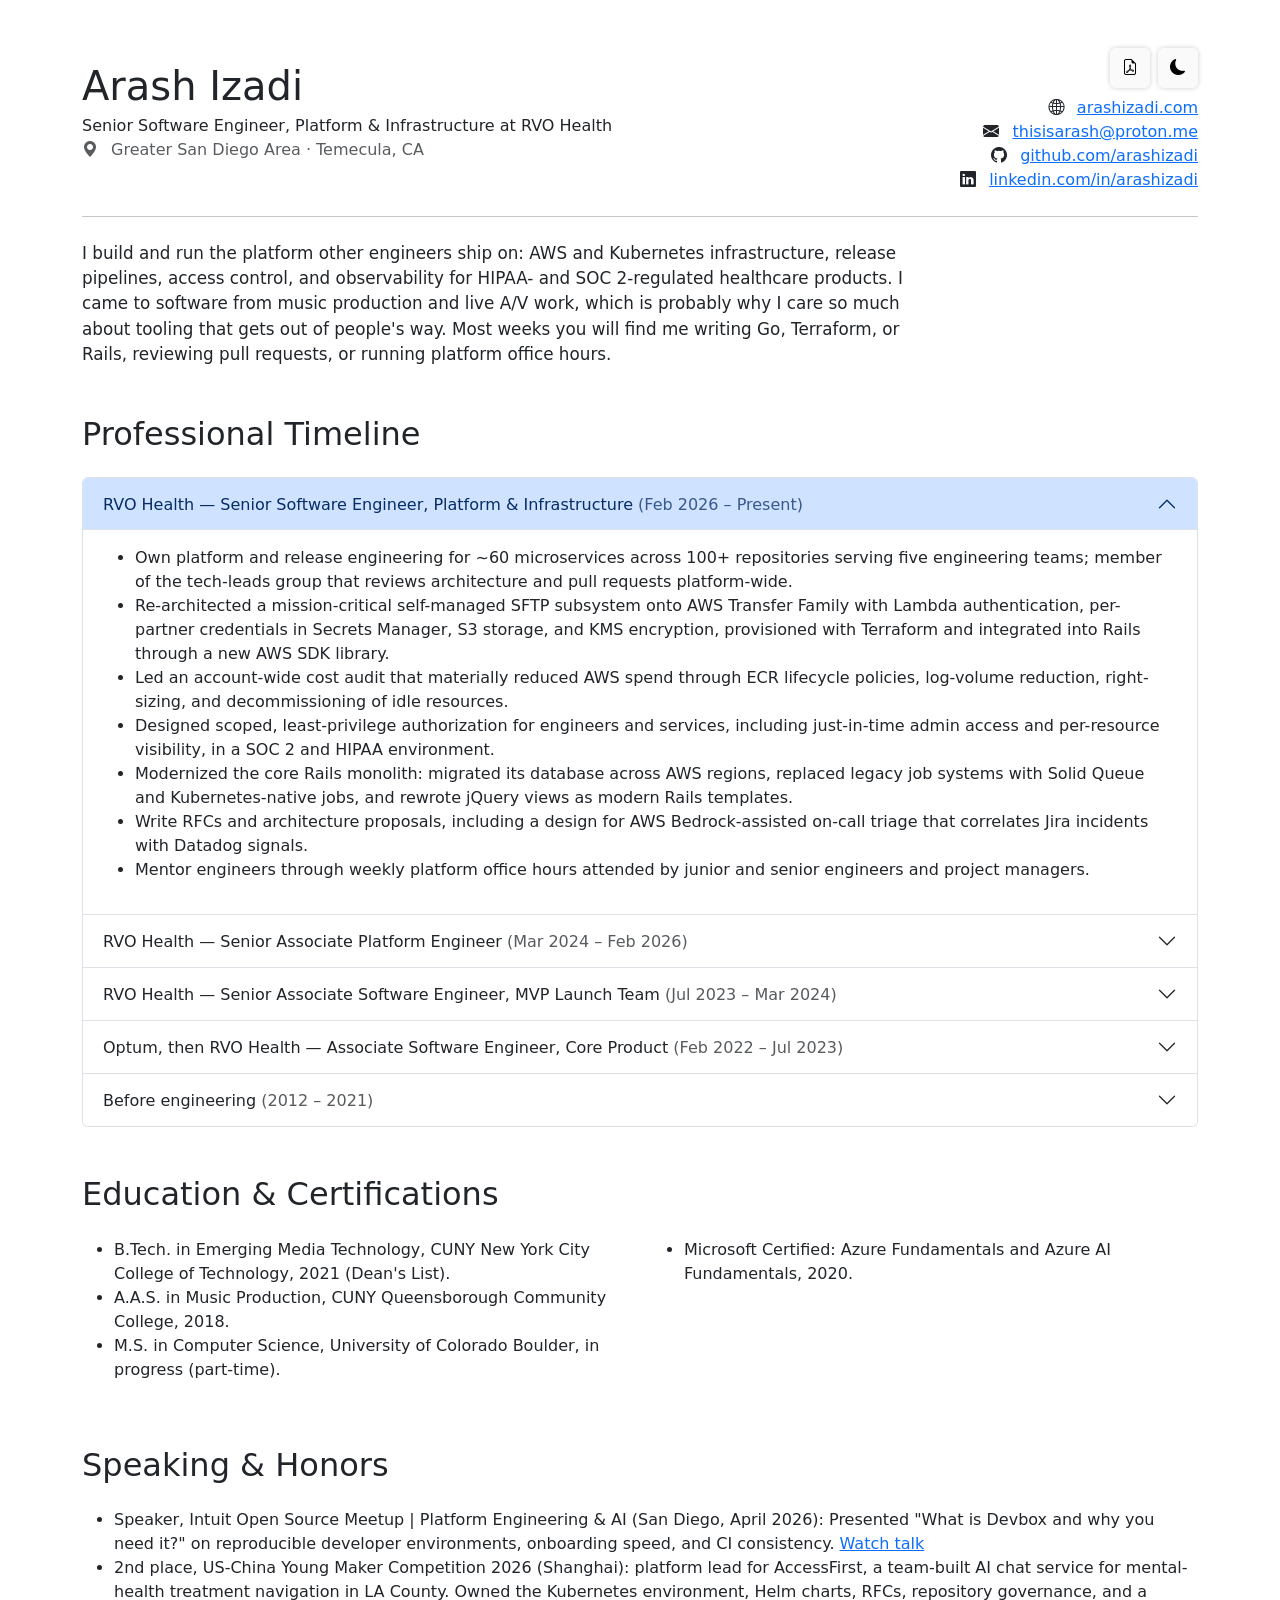
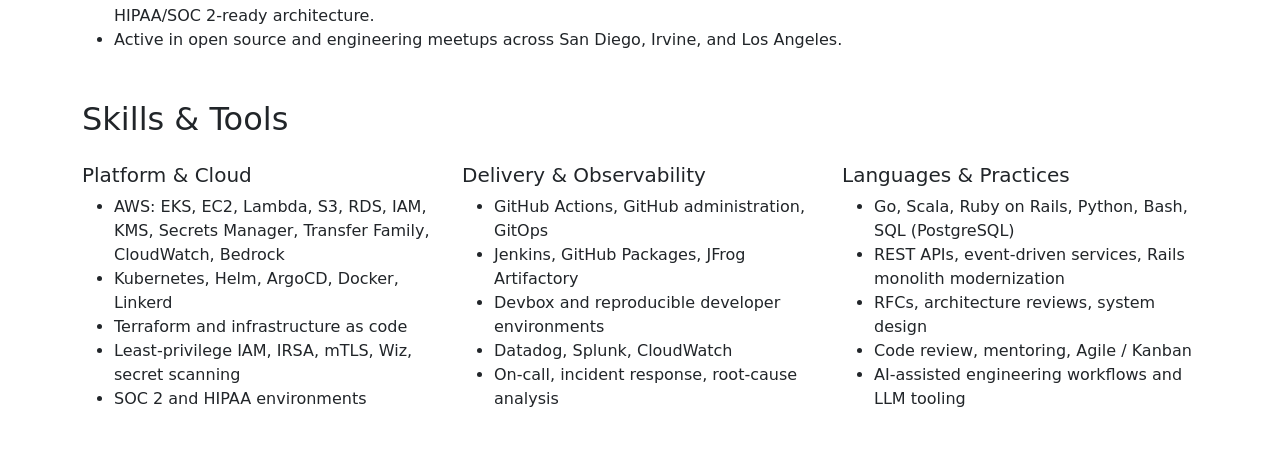
==== commit 958f1ca5: "Show Greater San Diego Area alongside Temecula in the header" ====
--- a/index.html
+++ b/index.html
@@ -245,7 +245,7 @@
         <p class="mb-0">Senior Software Engineer, Platform &amp; Infrastructure at RVO Health</p>
         <p class="text-muted">
           <i class="bi bi-geo-alt-fill me-2" aria-hidden="true"></i>
-          Temecula, CA
+          Greater San Diego Area &middot; Temecula, CA
         </p>
       </div>
 
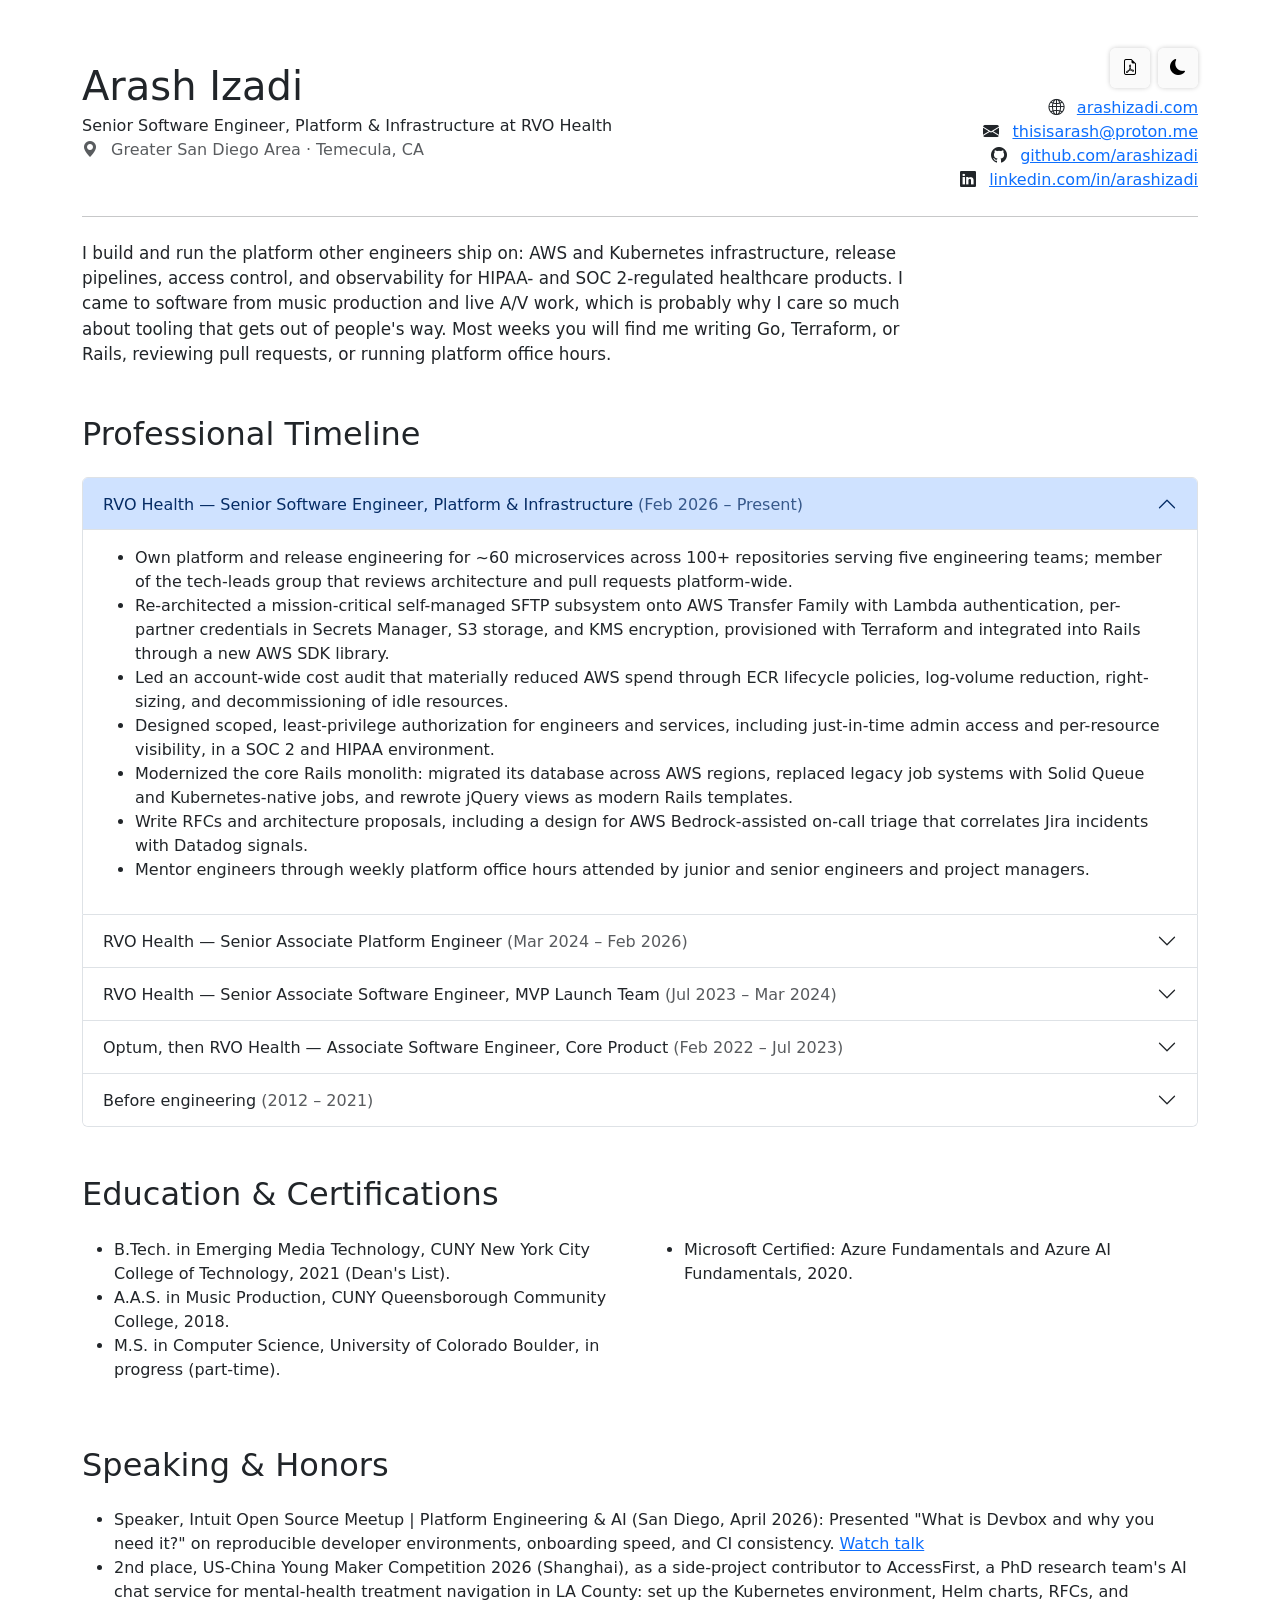
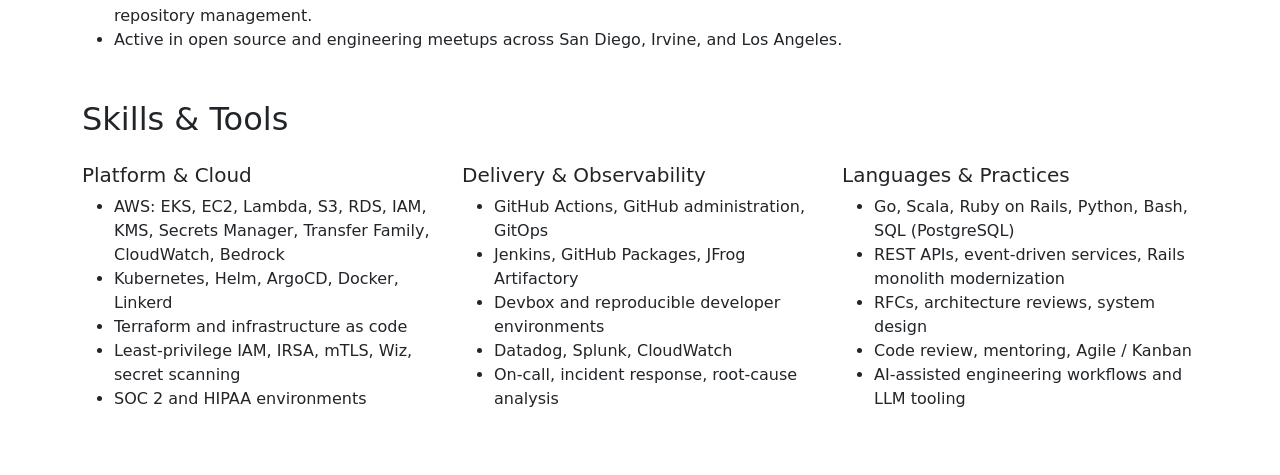
==== commit 04c13f58: "Describe the AccessFirst award as a side project" ====
--- a/index.html
+++ b/index.html
@@ -451,9 +451,9 @@
         </a>
       </li>
       <li>
-        2nd place, US-China Young Maker Competition 2026 (Shanghai): platform lead for AccessFirst, a team-built AI chat
-        service for mental-health treatment navigation in LA County. Owned the Kubernetes environment, Helm charts,
-        RFCs, repository governance, and a HIPAA/SOC 2-ready architecture.
+        2nd place, US-China Young Maker Competition 2026 (Shanghai), as a side-project contributor to AccessFirst, a PhD
+        research team's AI chat service for mental-health treatment navigation in LA County: set up the Kubernetes
+        environment, Helm charts, RFCs, and repository management.
       </li>
       <li>Active in open source and engineering meetups across San Diego, Irvine, and Los Angeles.</li>
     </ul>
